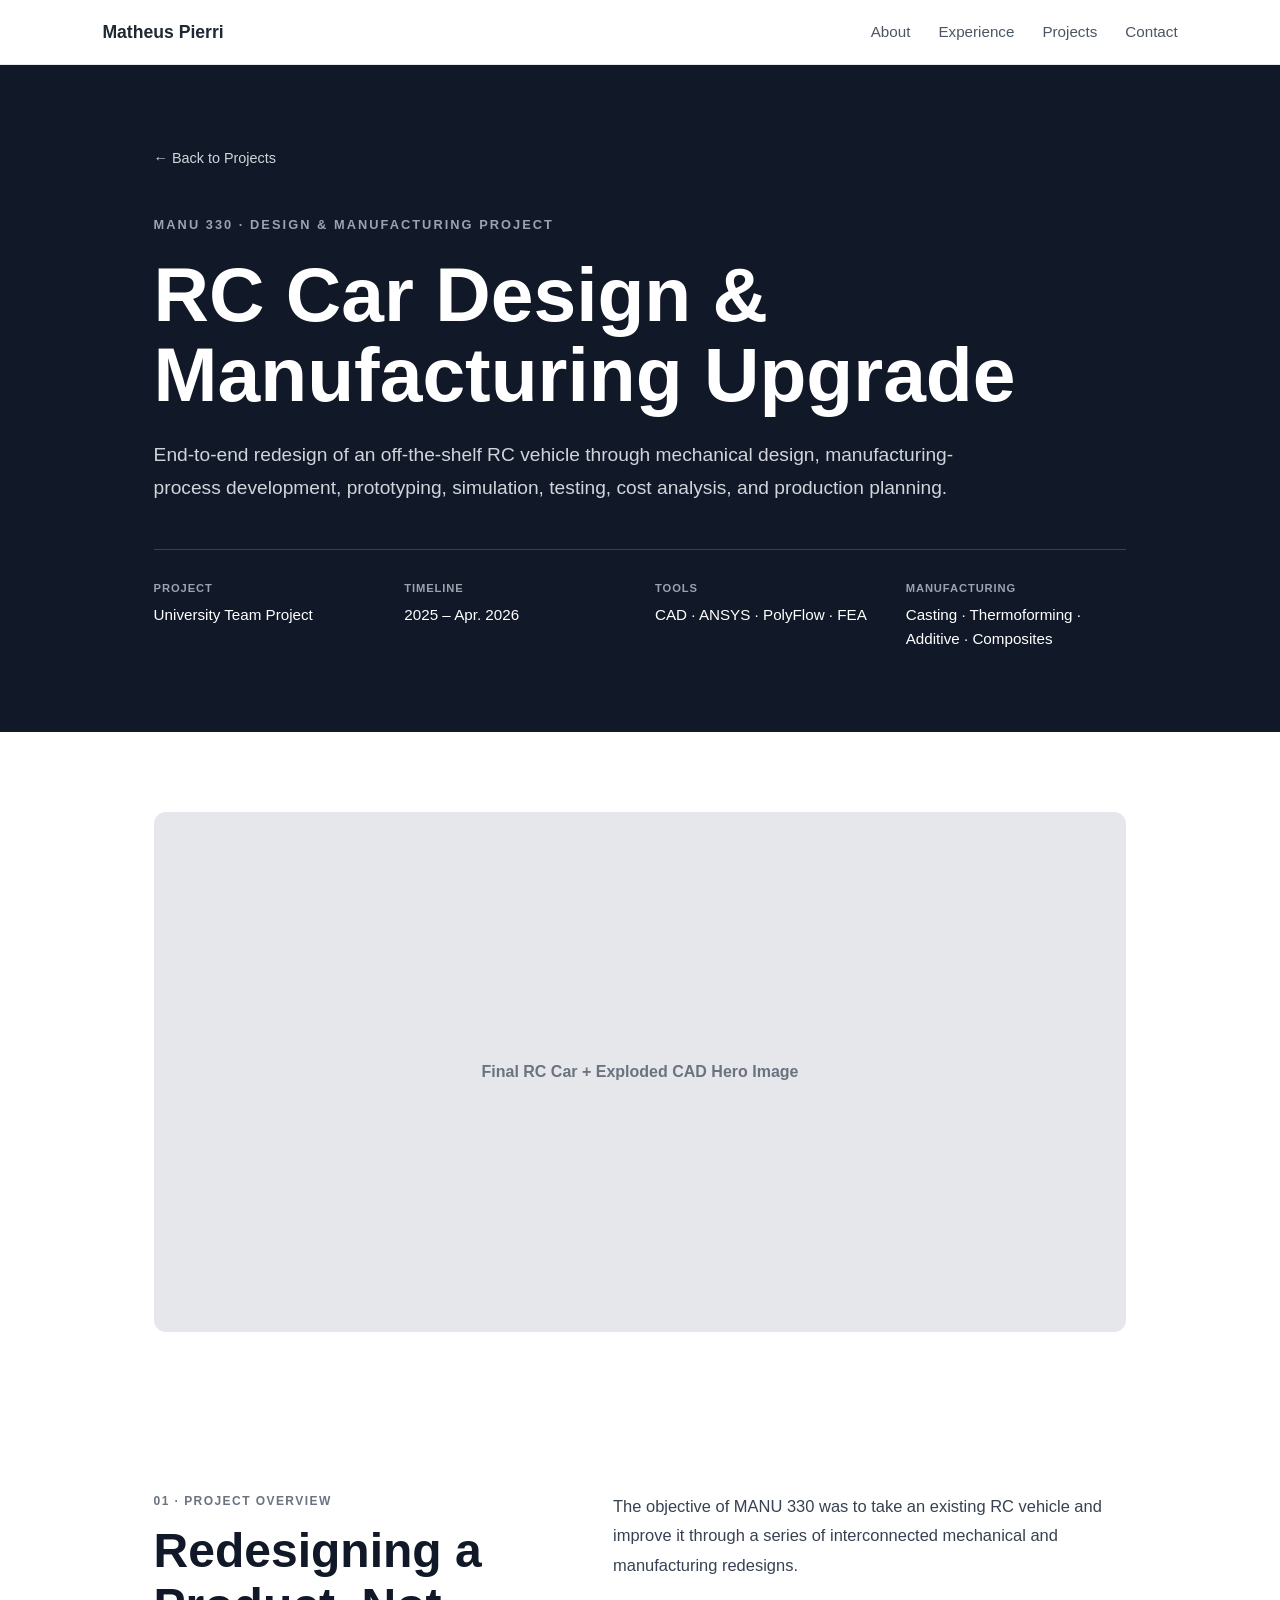
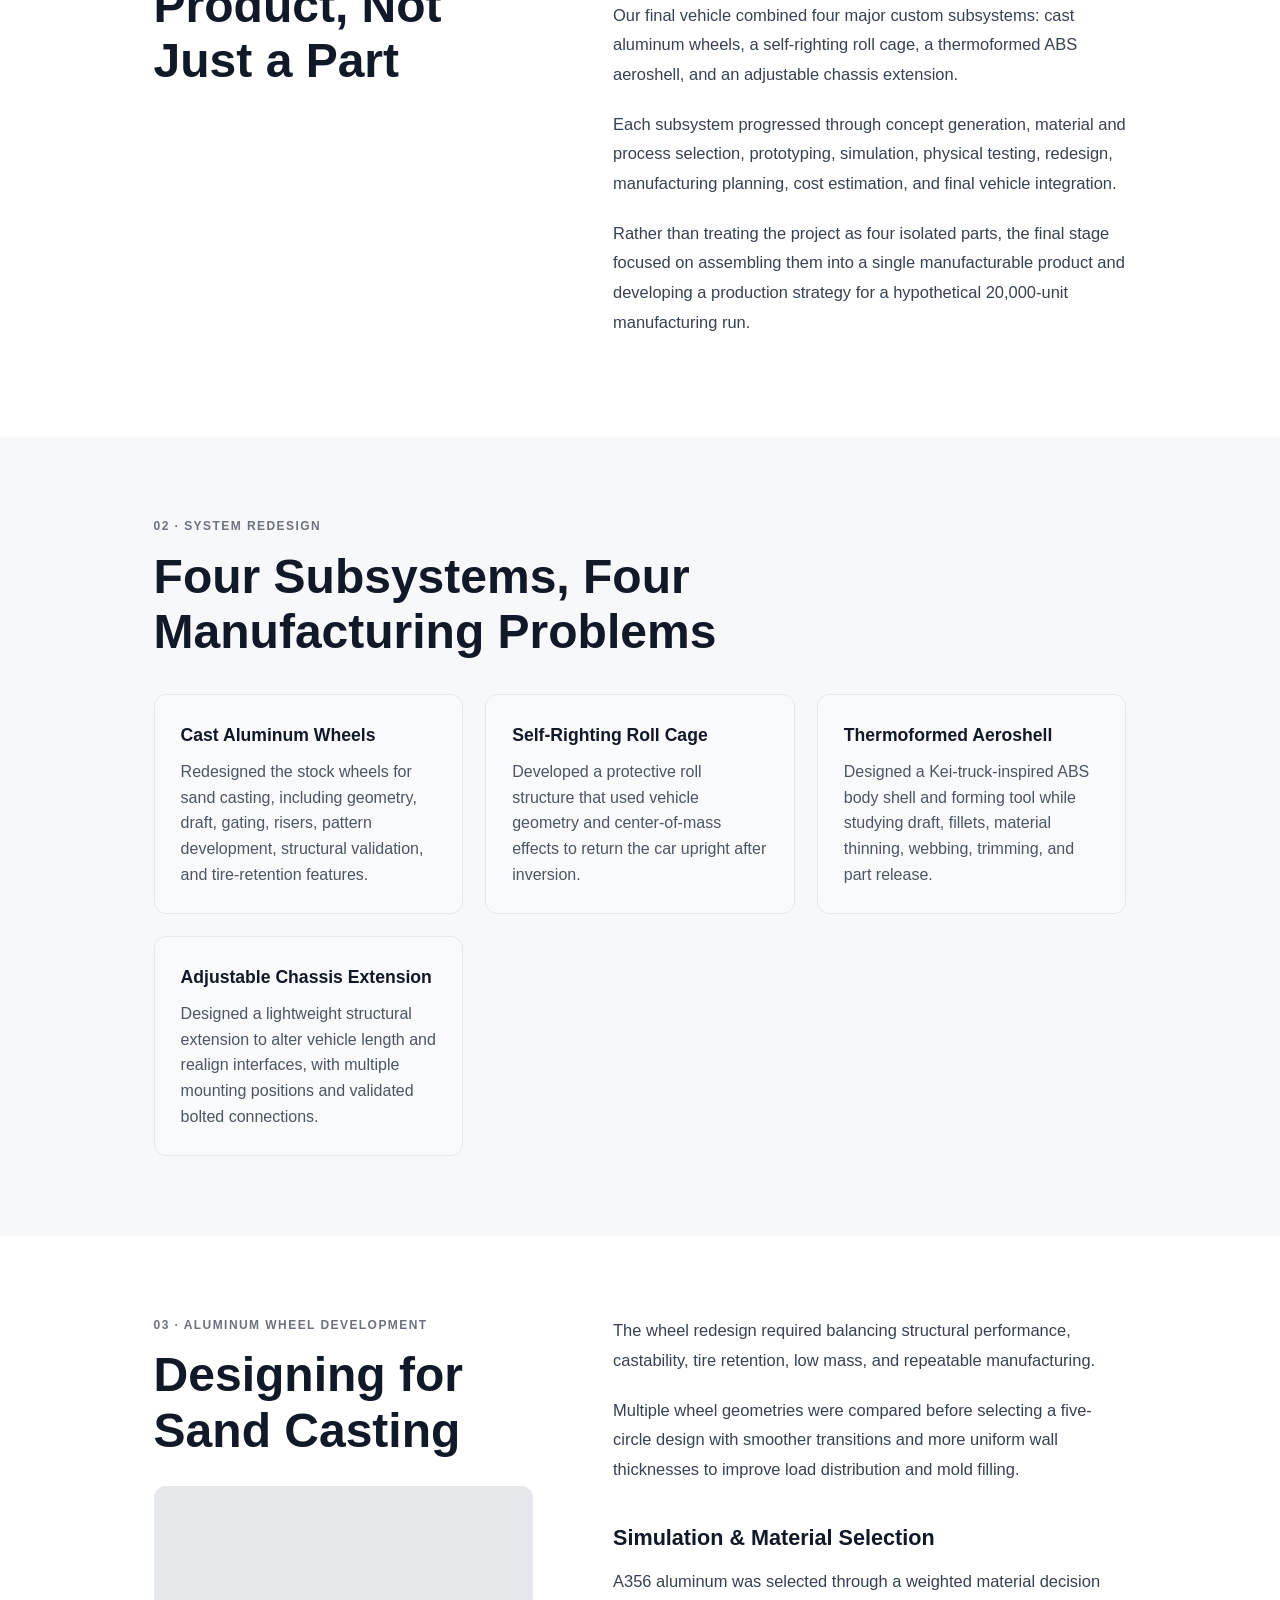
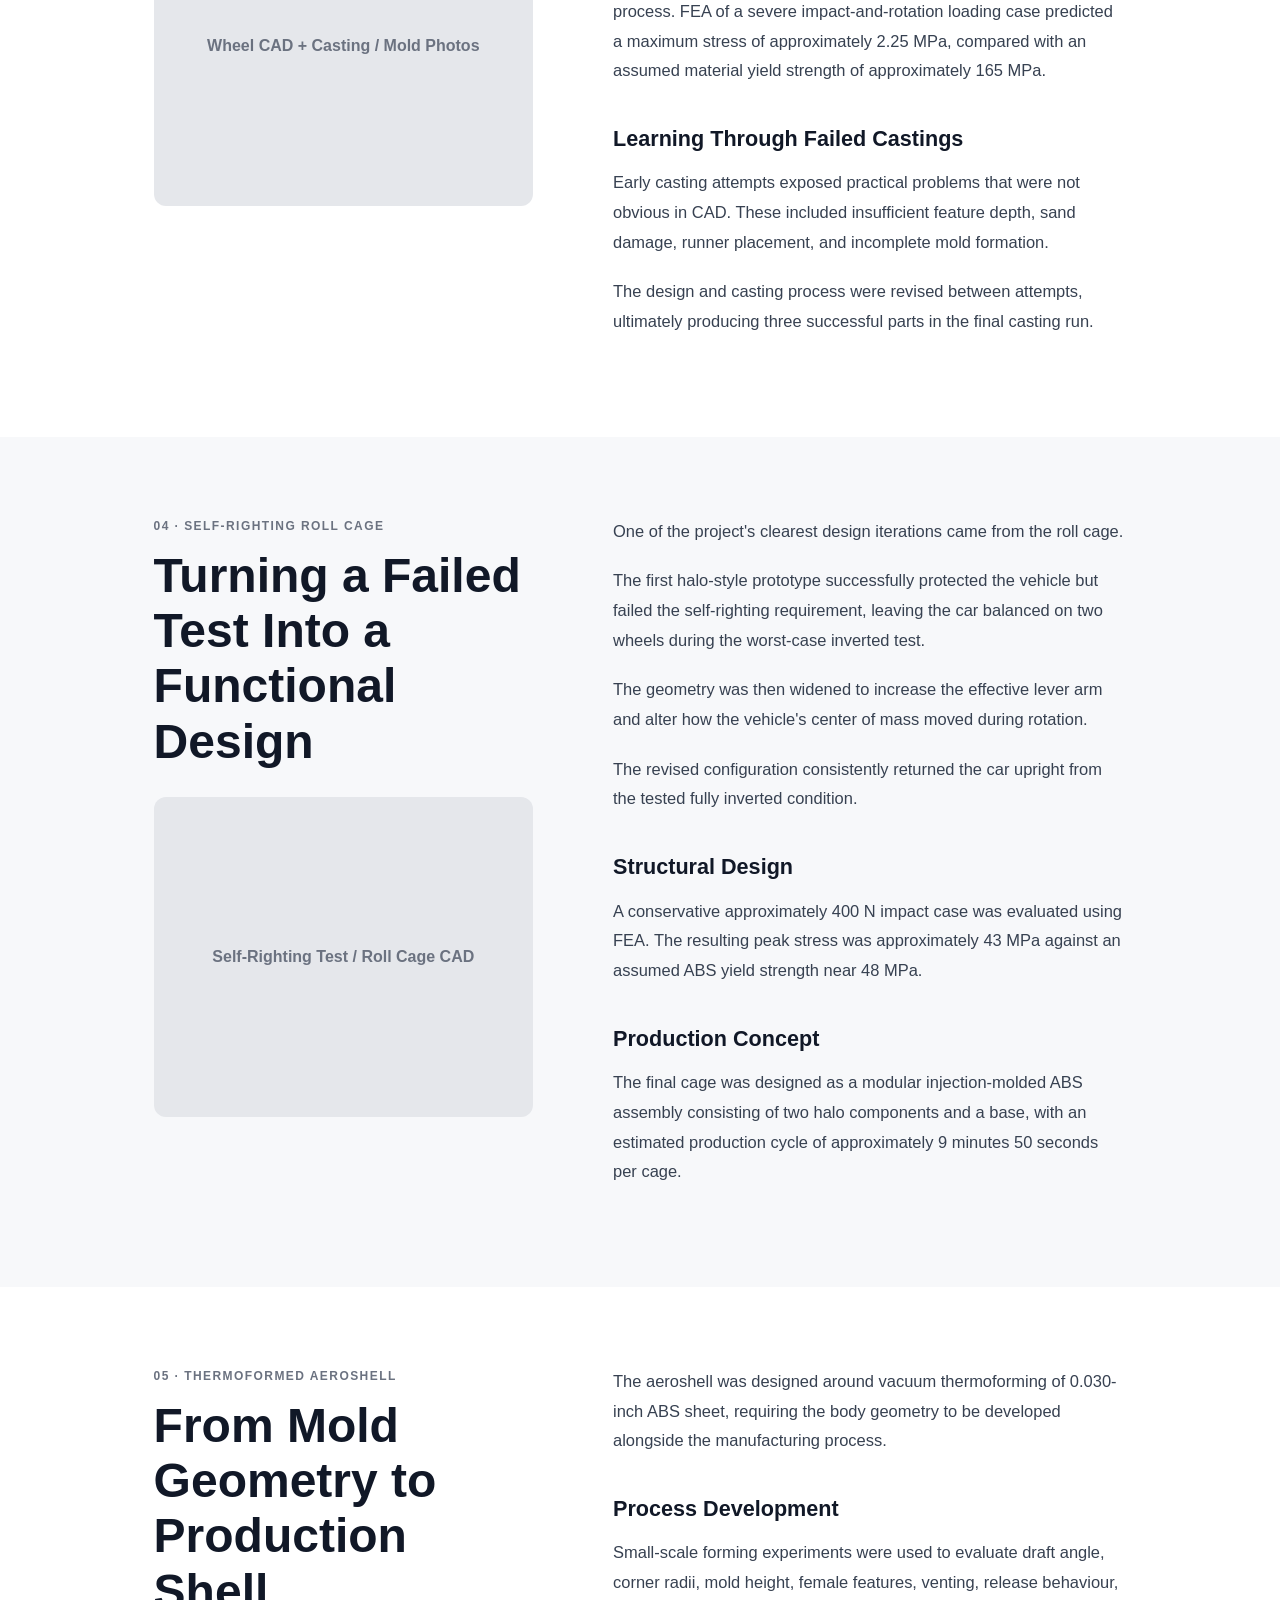
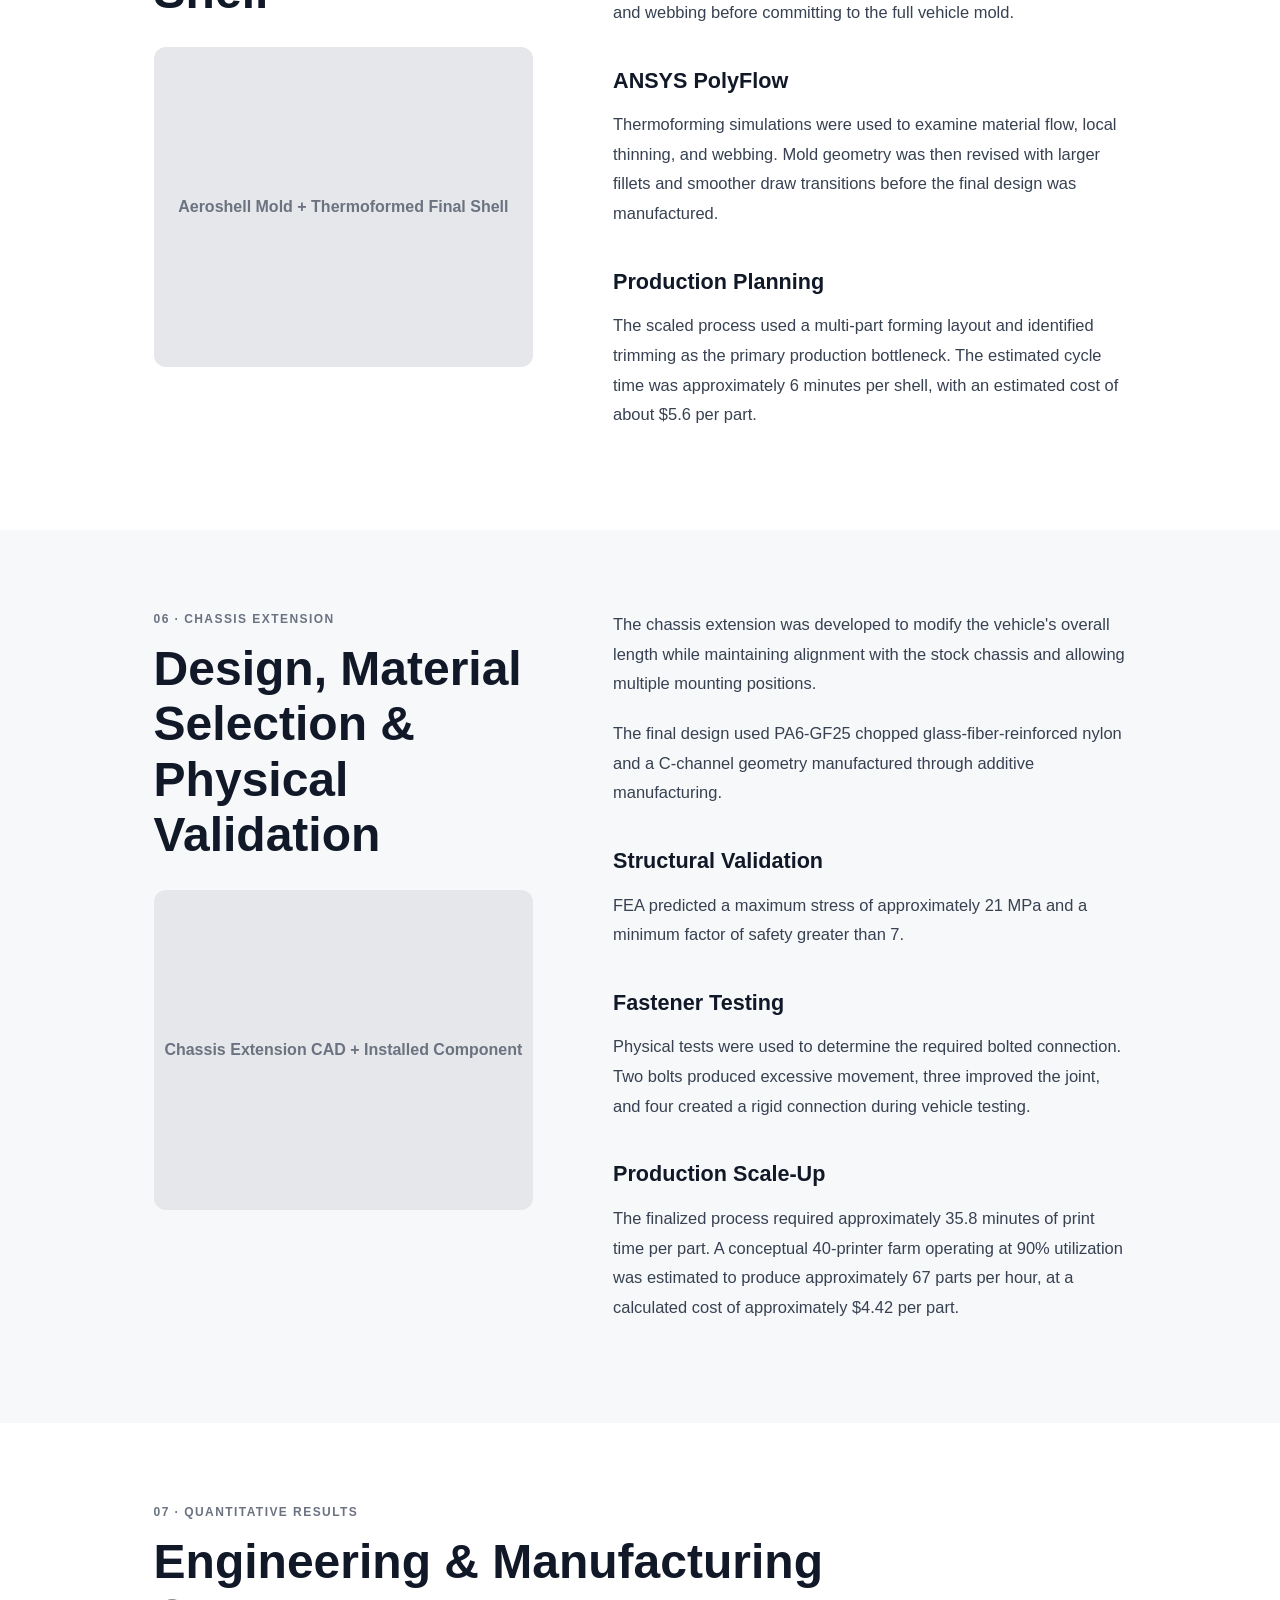
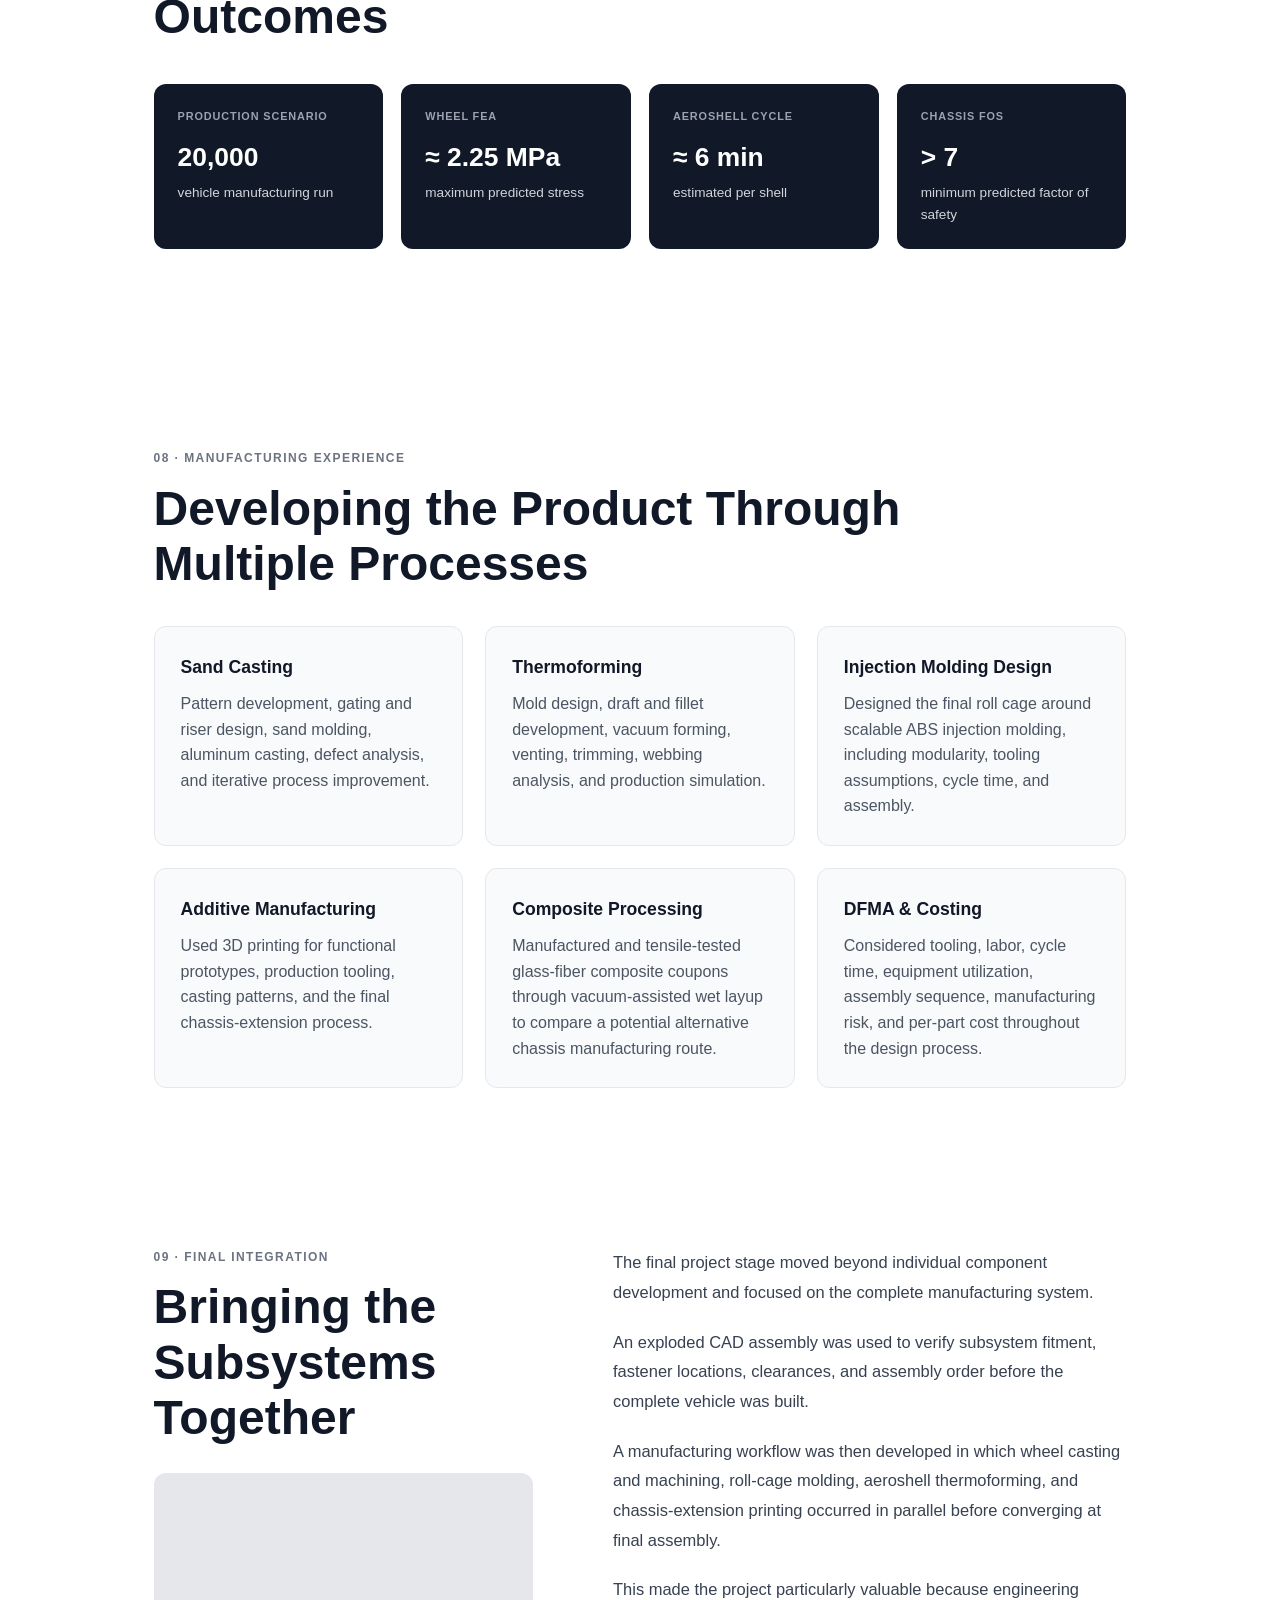
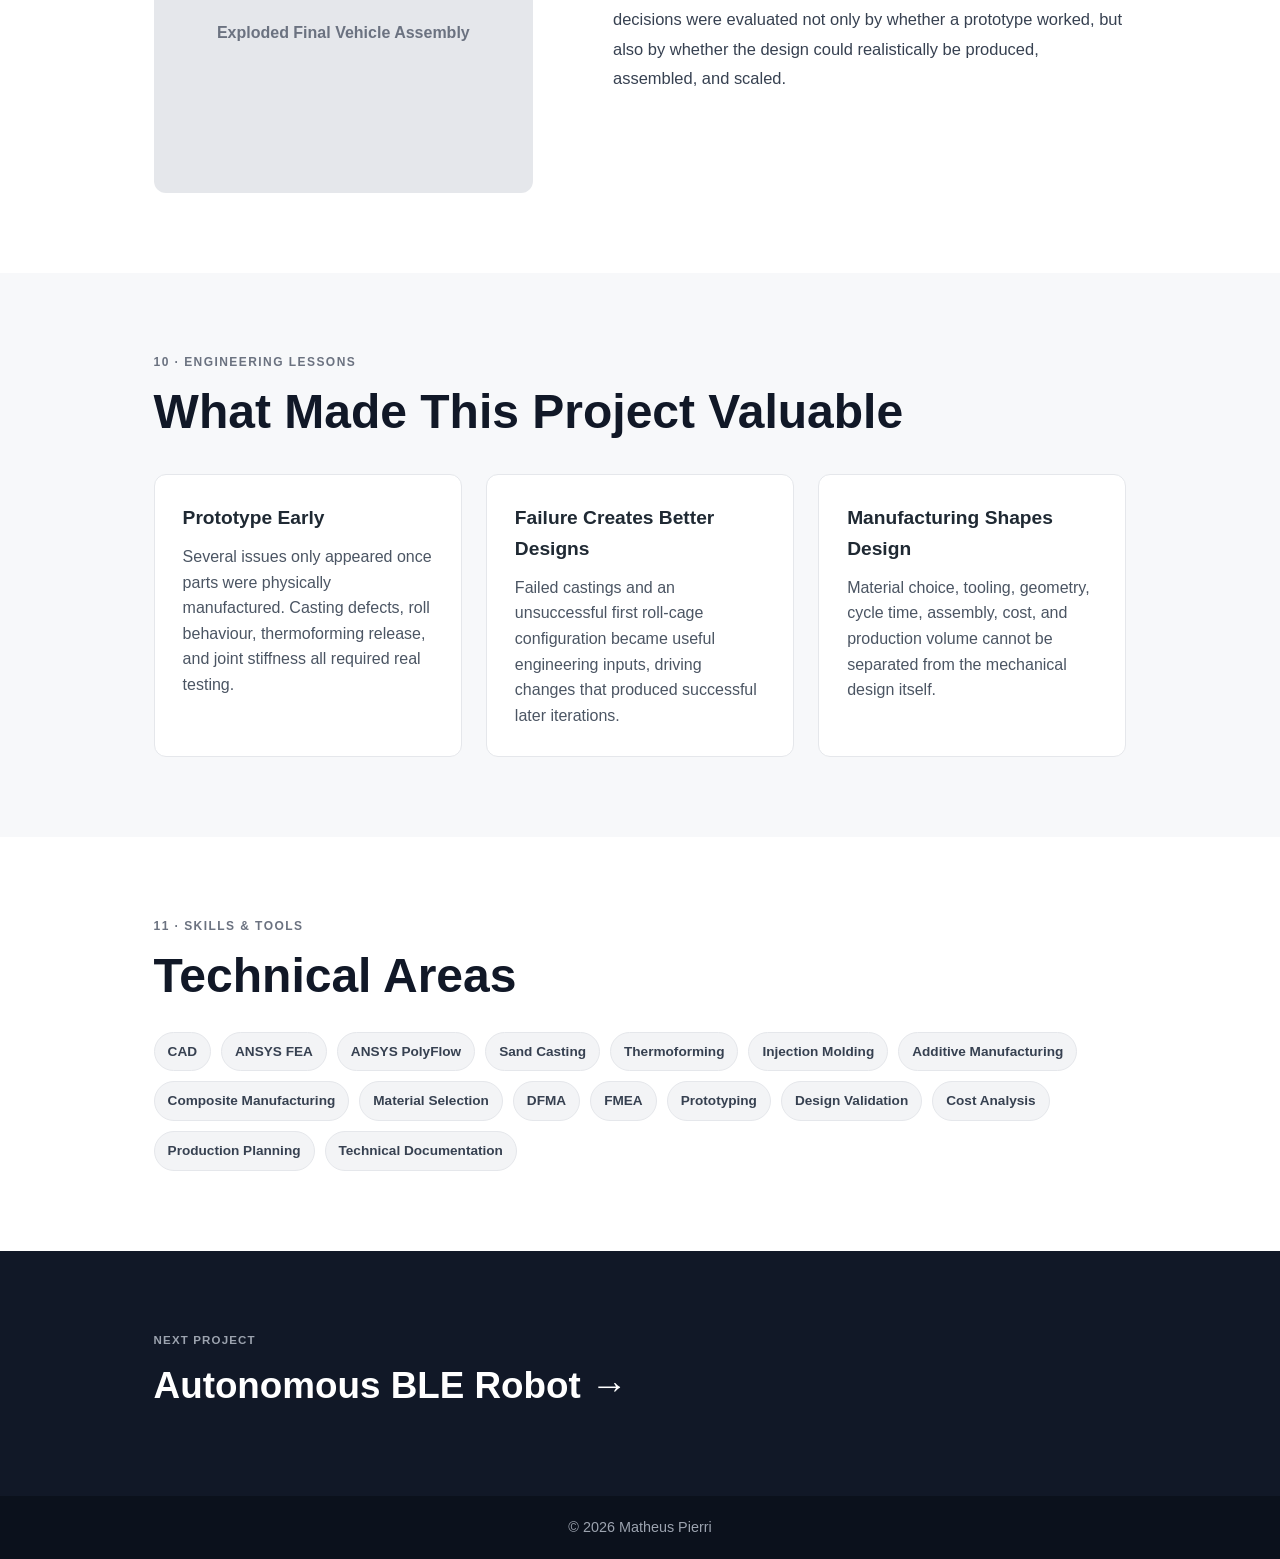
==== projects/manu330.html @ 689f67c2 "Rename manu330 to manu330.html" ====
<!DOCTYPE html>
<html lang="en">

<head>
    <meta charset="UTF-8">
    <meta name="viewport" content="width=device-width, initial-scale=1.0">

    <title>RC Car Design & Manufacturing Upgrade | Matheus Pierri</title>

    <link rel="stylesheet" href="../style.css">
</head>


<body>

    <!-- Navigation -->
    <nav>
        <a href="../index.html">Matheus Pierri</a>

        <div>
            <a href="../index.html#about">About</a>
            <a href="../index.html#experience">Experience</a>
            <a href="../index.html#projects">Projects</a>
            <a href="../index.html#contact">Contact</a>
        </div>
    </nav>


    <main class="project-page">


        <!-- Hero -->
        <section class="project-hero">

            <a class="back-link" href="../index.html#projects">
                ← Back to Projects
            </a>

            <p class="eyebrow">MANU 330 · Design & Manufacturing Project</p>

            <h1>RC Car Design & Manufacturing Upgrade</h1>

            <p class="project-intro">
                End-to-end redesign of an off-the-shelf RC vehicle through
                mechanical design, manufacturing-process development,
                prototyping, simulation, testing, cost analysis, and
                production planning.
            </p>


            <div class="project-meta">

                <div>
                    <span>Project</span>
                    <strong>University Team Project</strong>
                </div>

                <div>
                    <span>Timeline</span>
                    <strong>2025 – Apr. 2026</strong>
                </div>

                <div>
                    <span>Tools</span>
                    <strong>CAD · ANSYS · PolyFlow · FEA</strong>
                </div>

                <div>
                    <span>Manufacturing</span>
                    <strong>Casting · Thermoforming · Additive · Composites</strong>
                </div>

            </div>

        </section>


        <!-- Hero Image -->
        <section class="project-content-section">

            <div class="wide-image-placeholder">
                Final RC Car + Exploded CAD Hero Image
            </div>

        </section>


        <!-- Overview -->
        <section class="project-content-section project-two-column">

            <div>

                <p class="section-label">01 · Project Overview</p>

                <h2>Redesigning a Product, Not Just a Part</h2>

            </div>


            <div class="project-body-text">

                <p>
                    The objective of MANU 330 was to take an existing RC vehicle
                    and improve it through a series of interconnected mechanical
                    and manufacturing redesigns.
                </p>

                <p>
                    Our final vehicle combined four major custom subsystems:
                    cast aluminum wheels, a self-righting roll cage,
                    a thermoformed ABS aeroshell, and an adjustable
                    chassis extension.
                </p>

                <p>
                    Each subsystem progressed through concept generation,
                    material and process selection, prototyping, simulation,
                    physical testing, redesign, manufacturing planning,
                    cost estimation, and final vehicle integration.
                </p>

                <p>
                    Rather than treating the project as four isolated parts,
                    the final stage focused on assembling them into a single
                    manufacturable product and developing a production strategy
                    for a hypothetical 20,000-unit manufacturing run.
                </p>

            </div>

        </section>


        <!-- Four Systems -->
        <section class="project-content-section project-highlight-section">

            <p class="section-label">02 · System Redesign</p>

            <h2>Four Subsystems, Four Manufacturing Problems</h2>


            <div class="project-feature-grid">

                <article>

                    <h3>Cast Aluminum Wheels</h3>

                    <p>
                        Redesigned the stock wheels for sand casting,
                        including geometry, draft, gating, risers,
                        pattern development, structural validation,
                        and tire-retention features.
                    </p>

                </article>


                <article>

                    <h3>Self-Righting Roll Cage</h3>

                    <p>
                        Developed a protective roll structure that used
                        vehicle geometry and center-of-mass effects to
                        return the car upright after inversion.
                    </p>

                </article>


                <article>

                    <h3>Thermoformed Aeroshell</h3>

                    <p>
                        Designed a Kei-truck-inspired ABS body shell
                        and forming tool while studying draft,
                        fillets, material thinning, webbing,
                        trimming, and part release.
                    </p>

                </article>


                <article>

                    <h3>Adjustable Chassis Extension</h3>

                    <p>
                        Designed a lightweight structural extension
                        to alter vehicle length and realign interfaces,
                        with multiple mounting positions and validated
                        bolted connections.
                    </p>

                </article>

            </div>

        </section>


        <!-- Wheels -->
        <section class="project-content-section project-two-column">

            <div>

                <p class="section-label">03 · Aluminum Wheel Development</p>

                <h2>Designing for Sand Casting</h2>

                <div class="image-placeholder">
                    Wheel CAD + Casting / Mold Photos
                </div>

            </div>


            <div class="project-body-text">

                <p>
                    The wheel redesign required balancing structural performance,
                    castability, tire retention, low mass, and repeatable
                    manufacturing.
                </p>

                <p>
                    Multiple wheel geometries were compared before selecting
                    a five-circle design with smoother transitions and more
                    uniform wall thicknesses to improve load distribution
                    and mold filling.
                </p>


                <h3>Simulation & Material Selection</h3>

                <p>
                    A356 aluminum was selected through a weighted material
                    decision process. FEA of a severe impact-and-rotation
                    loading case predicted a maximum stress of approximately
                    2.25 MPa, compared with an assumed material yield strength
                    of approximately 165 MPa.
                </p>


                <h3>Learning Through Failed Castings</h3>

                <p>
                    Early casting attempts exposed practical problems that
                    were not obvious in CAD. These included insufficient
                    feature depth, sand damage, runner placement, and
                    incomplete mold formation.
                </p>

                <p>
                    The design and casting process were revised between
                    attempts, ultimately producing three successful parts
                    in the final casting run.
                </p>

            </div>

        </section>


        <!-- Roll Cage -->
        <section class="project-content-section project-highlight-section">

            <div class="project-two-column">

                <div>

                    <p class="section-label">04 · Self-Righting Roll Cage</p>

                    <h2>Turning a Failed Test Into a Functional Design</h2>

                    <div class="image-placeholder">
                        Self-Righting Test / Roll Cage CAD
                    </div>

                </div>


                <div class="project-body-text">

                    <p>
                        One of the project's clearest design iterations came
                        from the roll cage.
                    </p>

                    <p>
                        The first halo-style prototype successfully protected
                        the vehicle but failed the self-righting requirement,
                        leaving the car balanced on two wheels during the
                        worst-case inverted test.
                    </p>

                    <p>
                        The geometry was then widened to increase the effective
                        lever arm and alter how the vehicle's center of mass
                        moved during rotation.
                    </p>

                    <p>
                        The revised configuration consistently returned the
                        car upright from the tested fully inverted condition.
                    </p>


                    <h3>Structural Design</h3>

                    <p>
                        A conservative approximately 400 N impact case was
                        evaluated using FEA. The resulting peak stress was
                        approximately 43 MPa against an assumed ABS yield
                        strength near 48 MPa.
                    </p>


                    <h3>Production Concept</h3>

                    <p>
                        The final cage was designed as a modular injection-molded
                        ABS assembly consisting of two halo components and a base,
                        with an estimated production cycle of approximately
                        9 minutes 50 seconds per cage.
                    </p>

                </div>

            </div>

        </section>


        <!-- Aeroshell -->
        <section class="project-content-section project-two-column">

            <div>

                <p class="section-label">05 · Thermoformed Aeroshell</p>

                <h2>From Mold Geometry to Production Shell</h2>

                <div class="image-placeholder">
                    Aeroshell Mold + Thermoformed Final Shell
                </div>

            </div>


            <div class="project-body-text">

                <p>
                    The aeroshell was designed around vacuum thermoforming
                    of 0.030-inch ABS sheet, requiring the body geometry
                    to be developed alongside the manufacturing process.
                </p>


                <h3>Process Development</h3>

                <p>
                    Small-scale forming experiments were used to evaluate
                    draft angle, corner radii, mold height, female features,
                    venting, release behaviour, and webbing before committing
                    to the full vehicle mold.
                </p>


                <h3>ANSYS PolyFlow</h3>

                <p>
                    Thermoforming simulations were used to examine material
                    flow, local thinning, and webbing. Mold geometry was then
                    revised with larger fillets and smoother draw transitions
                    before the final design was manufactured.
                </p>


                <h3>Production Planning</h3>

                <p>
                    The scaled process used a multi-part forming layout and
                    identified trimming as the primary production bottleneck.
                    The estimated cycle time was approximately 6 minutes
                    per shell, with an estimated cost of about $5.6 per part.
                </p>

            </div>

        </section>


        <!-- Chassis -->
        <section class="project-content-section project-highlight-section">

            <div class="project-two-column">

                <div>

                    <p class="section-label">06 · Chassis Extension</p>

                    <h2>Design, Material Selection & Physical Validation</h2>

                    <div class="image-placeholder">
                        Chassis Extension CAD + Installed Component
                    </div>

                </div>


                <div class="project-body-text">

                    <p>
                        The chassis extension was developed to modify the vehicle's
                        overall length while maintaining alignment with the stock
                        chassis and allowing multiple mounting positions.
                    </p>

                    <p>
                        The final design used PA6-GF25 chopped glass-fiber-reinforced
                        nylon and a C-channel geometry manufactured through
                        additive manufacturing.
                    </p>


                    <h3>Structural Validation</h3>

                    <p>
                        FEA predicted a maximum stress of approximately 21 MPa
                        and a minimum factor of safety greater than 7.
                    </p>


                    <h3>Fastener Testing</h3>

                    <p>
                        Physical tests were used to determine the required
                        bolted connection. Two bolts produced excessive
                        movement, three improved the joint, and four created
                        a rigid connection during vehicle testing.
                    </p>


                    <h3>Production Scale-Up</h3>

                    <p>
                        The finalized process required approximately
                        35.8 minutes of print time per part. A conceptual
                        40-printer farm operating at 90% utilization was
                        estimated to produce approximately 67 parts per hour,
                        at a calculated cost of approximately $4.42 per part.
                    </p>

                </div>

            </div>

        </section>


        <!-- Metrics -->
        <section class="project-content-section">

            <p class="section-label">07 · Quantitative Results</p>

            <h2>Engineering & Manufacturing Outcomes</h2>


            <div class="analysis-metric-grid">

                <article>
                    <span>Production Scenario</span>
                    <strong>20,000</strong>
                    <p>vehicle manufacturing run</p>
                </article>

                <article>
                    <span>Wheel FEA</span>
                    <strong>≈ 2.25 MPa</strong>
                    <p>maximum predicted stress</p>
                </article>

                <article>
                    <span>Aeroshell Cycle</span>
                    <strong>≈ 6 min</strong>
                    <p>estimated per shell</p>
                </article>

                <article>
                    <span>Chassis FoS</span>
                    <strong>&gt; 7</strong>
                    <p>minimum predicted factor of safety</p>
                </article>

            </div>

        </section>


        <!-- Manufacturing Breadth -->
        <section class="project-content-section">

            <p class="section-label">08 · Manufacturing Experience</p>

            <h2>Developing the Product Through Multiple Processes</h2>


            <div class="project-feature-grid">

                <article>
                    <h3>Sand Casting</h3>
                    <p>
                        Pattern development, gating and riser design,
                        sand molding, aluminum casting, defect analysis,
                        and iterative process improvement.
                    </p>
                </article>


                <article>
                    <h3>Thermoforming</h3>
                    <p>
                        Mold design, draft and fillet development,
                        vacuum forming, venting, trimming,
                        webbing analysis, and production simulation.
                    </p>
                </article>


                <article>
                    <h3>Injection Molding Design</h3>
                    <p>
                        Designed the final roll cage around scalable
                        ABS injection molding, including modularity,
                        tooling assumptions, cycle time, and assembly.
                    </p>
                </article>


                <article>
                    <h3>Additive Manufacturing</h3>
                    <p>
                        Used 3D printing for functional prototypes,
                        production tooling, casting patterns,
                        and the final chassis-extension process.
                    </p>
                </article>


                <article>
                    <h3>Composite Processing</h3>
                    <p>
                        Manufactured and tensile-tested glass-fiber
                        composite coupons through vacuum-assisted
                        wet layup to compare a potential alternative
                        chassis manufacturing route.
                    </p>
                </article>


                <article>
                    <h3>DFMA & Costing</h3>
                    <p>
                        Considered tooling, labor, cycle time,
                        equipment utilization, assembly sequence,
                        manufacturing risk, and per-part cost
                        throughout the design process.
                    </p>
                </article>

            </div>

        </section>


        <!-- Integration -->
        <section class="project-content-section project-two-column">

            <div>

                <p class="section-label">09 · Final Integration</p>

                <h2>Bringing the Subsystems Together</h2>

                <div class="image-placeholder">
                    Exploded Final Vehicle Assembly
                </div>

            </div>


            <div class="project-body-text">

                <p>
                    The final project stage moved beyond individual component
                    development and focused on the complete manufacturing
                    system.
                </p>

                <p>
                    An exploded CAD assembly was used to verify subsystem
                    fitment, fastener locations, clearances, and assembly order
                    before the complete vehicle was built.
                </p>

                <p>
                    A manufacturing workflow was then developed in which wheel
                    casting and machining, roll-cage molding, aeroshell
                    thermoforming, and chassis-extension printing occurred
                    in parallel before converging at final assembly.
                </p>

                <p>
                    This made the project particularly valuable because
                    engineering decisions were evaluated not only by whether
                    a prototype worked, but also by whether the design could
                    realistically be produced, assembled, and scaled.
                </p>

            </div>

        </section>


        <!-- Lessons -->
        <section class="project-content-section project-highlight-section">

            <p class="section-label">10 · Engineering Lessons</p>

            <h2>What Made This Project Valuable</h2>


            <div class="project-three-column">

                <article>

                    <h3>Prototype Early</h3>

                    <p>
                        Several issues only appeared once parts were physically
                        manufactured. Casting defects, roll behaviour,
                        thermoforming release, and joint stiffness all required
                        real testing.
                    </p>

                </article>


                <article>

                    <h3>Failure Creates Better Designs</h3>

                    <p>
                        Failed castings and an unsuccessful first roll-cage
                        configuration became useful engineering inputs,
                        driving changes that produced successful later
                        iterations.
                    </p>

                </article>


                <article>

                    <h3>Manufacturing Shapes Design</h3>

                    <p>
                        Material choice, tooling, geometry, cycle time,
                        assembly, cost, and production volume cannot be
                        separated from the mechanical design itself.
                    </p>

                </article>

            </div>

        </section>


        <!-- Skills -->
        <section class="project-content-section">

            <p class="section-label">11 · Skills & Tools</p>

            <h2>Technical Areas</h2>


            <div class="skill-tags">

                <span>CAD</span>
                <span>ANSYS FEA</span>
                <span>ANSYS PolyFlow</span>
                <span>Sand Casting</span>
                <span>Thermoforming</span>
                <span>Injection Molding</span>
                <span>Additive Manufacturing</span>
                <span>Composite Manufacturing</span>
                <span>Material Selection</span>
                <span>DFMA</span>
                <span>FMEA</span>
                <span>Prototyping</span>
                <span>Design Validation</span>
                <span>Cost Analysis</span>
                <span>Production Planning</span>
                <span>Technical Documentation</span>

            </div>

        </section>


        <!-- Next -->
        <section class="project-next">

            <p>Next Project</p>

            <a href="robot.html">
                Autonomous BLE Robot →
            </a>

        </section>


    </main>


    <footer>
        <p>© 2026 Matheus Pierri</p>
    </footer>

</body>

</html>
---- style.css ----
* {
    margin: 0;
    padding: 0;
    box-sizing: border-box;
}

html {
    scroll-behavior: smooth;
}

body {
    font-family: Arial, Helvetica, sans-serif;
    line-height: 1.6;
    color: #1f2933;
    background: #f7f8fa;
}

a {
    color: inherit;
    text-decoration: none;
}

nav {
    position: sticky;
    top: 0;
    z-index: 1000;

    display: flex;
    justify-content: space-between;
    align-items: center;

    padding: 18px 8%;

    background: rgba(255, 255, 255, 0.95);
    border-bottom: 1px solid #e5e7eb;
}

nav > a {
    font-weight: 700;
    font-size: 1.1rem;
}

nav div {
    display: flex;
    gap: 28px;
}

nav div a {
    font-size: 0.95rem;
    color: #4b5563;
}

nav div a:hover {
    color: #111827;
}

header {
    min-height: 78vh;

    display: flex;
    flex-direction: column;
    justify-content: center;
    align-items: flex-start;

    padding: 80px 12%;

    background: #111827;
    color: white;
}

header h1 {
    font-size: clamp(3rem, 7vw, 5.5rem);
    line-height: 1;
    margin-bottom: 18px;
}

header h2 {
    font-size: clamp(1.3rem, 2.5vw, 2rem);
    font-weight: 400;
    margin-bottom: 18px;
    color: #d1d5db;
}

header p {
    max-width: 650px;
    font-size: 1.1rem;
    margin-bottom: 30px;
    color: #d1d5db;
}

header a {
    display: inline-block;

    padding: 12px 20px;

    background: white;
    color: #111827;

    border-radius: 8px;
    font-weight: 600;
}

header a:hover {
    transform: translateY(-2px);
}

section {
    padding: 90px 12%;
}

section > h2 {
    font-size: 2.2rem;
    margin-bottom: 30px;
    color: #111827;
}

#about {
    background: white;
}

#about p {
    max-width: 800px;
    margin-bottom: 16px;
    font-size: 1.05rem;
}

#experience {
    background: #f7f8fa;
}

#experience article {
    background: white;

    padding: 28px;
    margin-bottom: 22px;

    border-radius: 12px;
    border: 1px solid #e5e7eb;
}

#experience article h3 {
    font-size: 1.35rem;
    margin-bottom: 4px;
}

#experience article p:first-of-type {
    font-weight: 600;
    color: #4b5563;
    margin-bottom: 10px;
}

#projects {
    background: white;

    display: grid;
    grid-template-columns: repeat(2, minmax(0, 1fr));
    gap: 24px;
}

#projects > h2 {
    grid-column: 1 / -1;
}

#projects article {
    background: #f7f8fa;

    padding: 30px;

    border-radius: 14px;
    border: 1px solid #e5e7eb;

    transition: transform 0.2s ease, box-shadow 0.2s ease;
}

#projects article:hover {
    transform: translateY(-4px);
    box-shadow: 0 10px 25px rgba(0, 0, 0, 0.08);
}

#projects article h3 {
    font-size: 1.35rem;
    margin-bottom: 12px;
}

#projects article p {
    margin-bottom: 18px;
    color: #4b5563;
}

#projects article a {
    font-weight: 700;
}

#contact {
    background: #111827;
    color: white;
}

#contact h2 {
    color: white;
}

#contact p {
    margin-bottom: 8px;
}

footer {
    padding: 20px 12%;

    background: #0b111c;
    color: #9ca3af;

    text-align: center;
    font-size: 0.9rem;
}

@media (max-width: 800px) {

    nav {
        padding: 16px 6%;
    }

    nav div {
        gap: 14px;
    }

    header {
        padding: 70px 8%;
    }

    section {
        padding: 70px 8%;
    }

    #projects {
        grid-template-columns: 1fr;
    }

    #projects > h2 {
        grid-column: auto;
    }
}

@media (max-width: 600px) {

    nav div {
        display: none;
    }

    header {
        min-height: 70vh;
    }

    header h1 {
        font-size: 3rem;
    }
}

.eyebrow {
    text-transform: uppercase;
    letter-spacing: 0.16em;
    font-size: 0.8rem;
    font-weight: 700;
    color: #9ca3af;
    margin-bottom: 18px;
}

.hero-text {
    max-width: 720px;
}

.hero-buttons {
    display: flex;
    gap: 14px;
    flex-wrap: wrap;
}

.primary-button,
.secondary-button {
    display: inline-block;
    padding: 12px 20px;
    border-radius: 8px;
    font-weight: 600;
}

.primary-button {
    background: white;
    color: #111827;
}

.secondary-button {
    background: transparent;
    color: white;
    border: 1px solid #6b7280;
}

.secondary-button:hover {
    background: #1f2937;
}

.card-topline {
    display: flex;
    justify-content: space-between;
    gap: 20px;

    margin-bottom: 12px;

    text-transform: uppercase;
    letter-spacing: 0.08em;
    font-size: 0.75rem;
    font-weight: 700;

    color: #6b7280;
}

.project-image-placeholder {
    height: 220px;

    display: flex;
    align-items: center;
    justify-content: center;

    margin: -30px -30px 24px;

    background: #e5e7eb;
    color: #6b7280;

    border-radius: 14px 14px 0 0;

    font-size: 0.9rem;
    font-weight: 600;
}

.project-tag {
    display: inline-block;

    margin-bottom: 10px;

    font-size: 0.75rem;
    font-weight: 700;
    text-transform: uppercase;
    letter-spacing: 0.08em;

    color: #6b7280;
}

@media (max-width: 600px) {

    .hero-buttons {
        flex-direction: column;
        align-items: flex-start;
    }

    .project-image-placeholder {
        height: 180px;
    }
}

/* =========================================================
   PROJECT PAGES
   ========================================================= */

.project-page {
    background: white;
}

.project-page section {
    padding-top: 80px;
    padding-bottom: 80px;
}

.project-hero {
    padding-top: 90px;
    padding-bottom: 70px;
    background: #111827;
    color: white;
}

.project-hero h1 {
    max-width: 900px;
    margin-bottom: 24px;

    font-size: clamp(2.8rem, 6vw, 5rem);
    line-height: 1.05;
}

.project-intro {
    max-width: 820px;

    margin-bottom: 45px;

    font-size: 1.2rem;
    line-height: 1.7;

    color: #d1d5db;
}

.back-link {
    display: inline-block;

    margin-bottom: 45px;

    color: #d1d5db;
    font-size: 0.9rem;
}

.back-link:hover {
    color: white;
}

.project-meta {
    display: grid;
    grid-template-columns: repeat(4, 1fr);

    gap: 30px;

    max-width: 1100px;

    padding-top: 30px;

    border-top: 1px solid #374151;
}

.project-meta div {
    display: flex;
    flex-direction: column;
    gap: 5px;
}

.project-meta span {
    text-transform: uppercase;
    letter-spacing: 0.08em;

    font-size: 0.7rem;
    font-weight: 700;

    color: #9ca3af;
}

.project-meta strong {
    font-size: 0.95rem;
    font-weight: 500;

    color: white;
}

.project-content-section {
    max-width: 1500px;
    margin: auto;
}

.project-content-section h2 {
    max-width: 760px;

    margin-bottom: 28px;

    font-size: clamp(2rem, 4vw, 3rem);
    line-height: 1.15;

    color: #111827;
}

.section-label {
    margin-bottom: 12px;

    text-transform: uppercase;
    letter-spacing: 0.12em;

    font-size: 0.75rem;
    font-weight: 700;

    color: #6b7280;
}

.section-summary {
    max-width: 760px;

    margin-bottom: 40px;

    font-size: 1.05rem;
    color: #4b5563;
}

.project-two-column {
    display: grid;
    grid-template-columns: minmax(0, 0.85fr) minmax(0, 1.15fr);

    gap: 80px;
}

.project-body-text {
    max-width: 760px;
}

.project-body-text p {
    margin-bottom: 20px;

    font-size: 1.03rem;
    line-height: 1.8;

    color: #374151;
}

.project-body-text h3 {
    margin-top: 36px;
    margin-bottom: 12px;

    font-size: 1.35rem;

    color: #111827;
}

.project-text-wide {
    max-width: 900px;

    margin-top: 50px;
}

.project-highlight-section {
    max-width: none;

    background: #f7f8fa;
}

.project-three-column {
    display: grid;
    grid-template-columns: repeat(3, 1fr);

    gap: 24px;

    margin-top: 35px;
}

.project-three-column article {
    padding: 28px;

    background: white;

    border: 1px solid #e5e7eb;
    border-radius: 12px;
}

.project-three-column h3 {
    margin-bottom: 10px;

    font-size: 1.2rem;
}

.project-three-column p {
    color: #4b5563;
}

.project-feature-grid {
    display: grid;
    grid-template-columns: repeat(3, 1fr);

    gap: 22px;

    margin-top: 35px;
}

.project-feature-grid article {
    padding: 26px;

    border: 1px solid #e5e7eb;
    border-radius: 12px;

    background: #f9fafb;
}

.project-feature-grid h3 {
    margin-bottom: 10px;

    font-size: 1.1rem;

    color: #111827;
}

.project-feature-grid p {
    color: #4b5563;
}

.analysis-metric-grid {
    display: grid;
    grid-template-columns: repeat(4, 1fr);

    gap: 18px;

    margin: 40px 0;
}

.analysis-metric-grid article {
    padding: 24px;

    background: #111827;
    color: white;

    border-radius: 12px;
}

.analysis-metric-grid span {
    display: block;

    margin-bottom: 10px;

    text-transform: uppercase;
    letter-spacing: 0.08em;

    font-size: 0.68rem;
    font-weight: 700;

    color: #9ca3af;
}

.analysis-metric-grid strong {
    display: block;

    margin-bottom: 4px;

    font-size: 1.65rem;
}

.analysis-metric-grid p {
    font-size: 0.85rem;
    color: #d1d5db;
}

.project-image-grid {
    display: grid;
    grid-template-columns: repeat(2, 1fr);

    gap: 24px;

    margin-top: 30px;
}

.image-placeholder,
.wide-image-placeholder {
    display: flex;
    align-items: center;
    justify-content: center;

    background: #e5e7eb;
    color: #6b7280;

    border-radius: 12px;

    font-weight: 600;
    text-align: center;
}

.image-placeholder {
    min-height: 320px;

    margin-top: 25px;
}

.wide-image-placeholder {
    min-height: 520px;
}

.skill-tags {
    display: flex;
    flex-wrap: wrap;

    gap: 10px;

    max-width: 950px;
}

.skill-tags span {
    padding: 8px 13px;

    background: #f3f4f6;

    border: 1px solid #e5e7eb;
    border-radius: 999px;

    font-size: 0.85rem;
    font-weight: 600;

    color: #374151;
}

.project-next {
    max-width: none;

    background: #111827;
    color: white;
}

.project-next p {
    margin-bottom: 8px;

    text-transform: uppercase;
    letter-spacing: 0.1em;

    font-size: 0.72rem;
    font-weight: 700;

    color: #9ca3af;
}

.project-next a {
    font-size: clamp(1.5rem, 3vw, 2.3rem);
    font-weight: 700;
}

.project-next a:hover {
    color: #d1d5db;
}


/* Project page mobile layout */

@media (max-width: 1000px) {

    .project-meta {
        grid-template-columns: repeat(2, 1fr);
    }

    .project-two-column {
        grid-template-columns: 1fr;
        gap: 35px;
    }

    .project-three-column,
    .project-feature-grid {
        grid-template-columns: repeat(2, 1fr);
    }

    .analysis-metric-grid {
        grid-template-columns: repeat(2, 1fr);
    }
}


@media (max-width: 650px) {

    .project-meta {
        grid-template-columns: 1fr;
    }

    .project-three-column,
    .project-feature-grid,
    .analysis-metric-grid,
    .project-image-grid {
        grid-template-columns: 1fr;
    }

    .wide-image-placeholder {
        min-height: 300px;
    }

    .image-placeholder {
        min-height: 240px;
    }
}
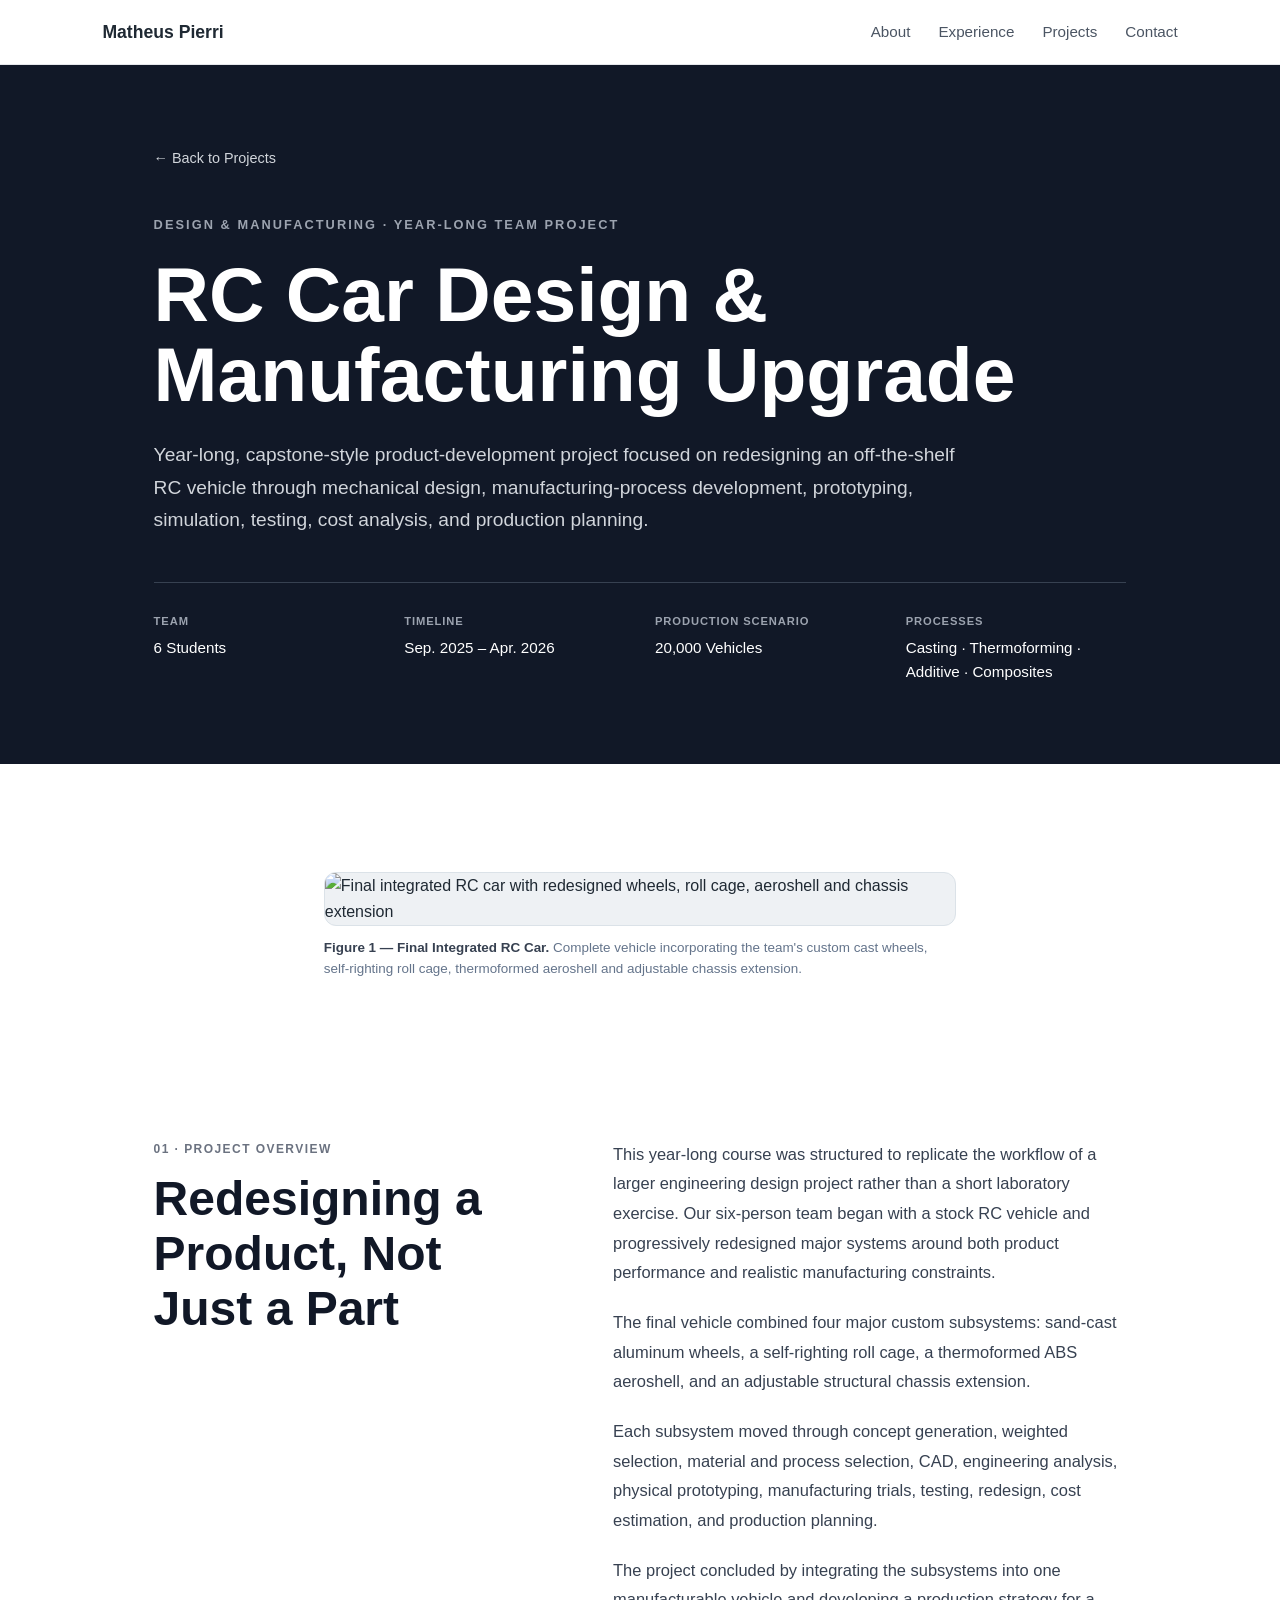
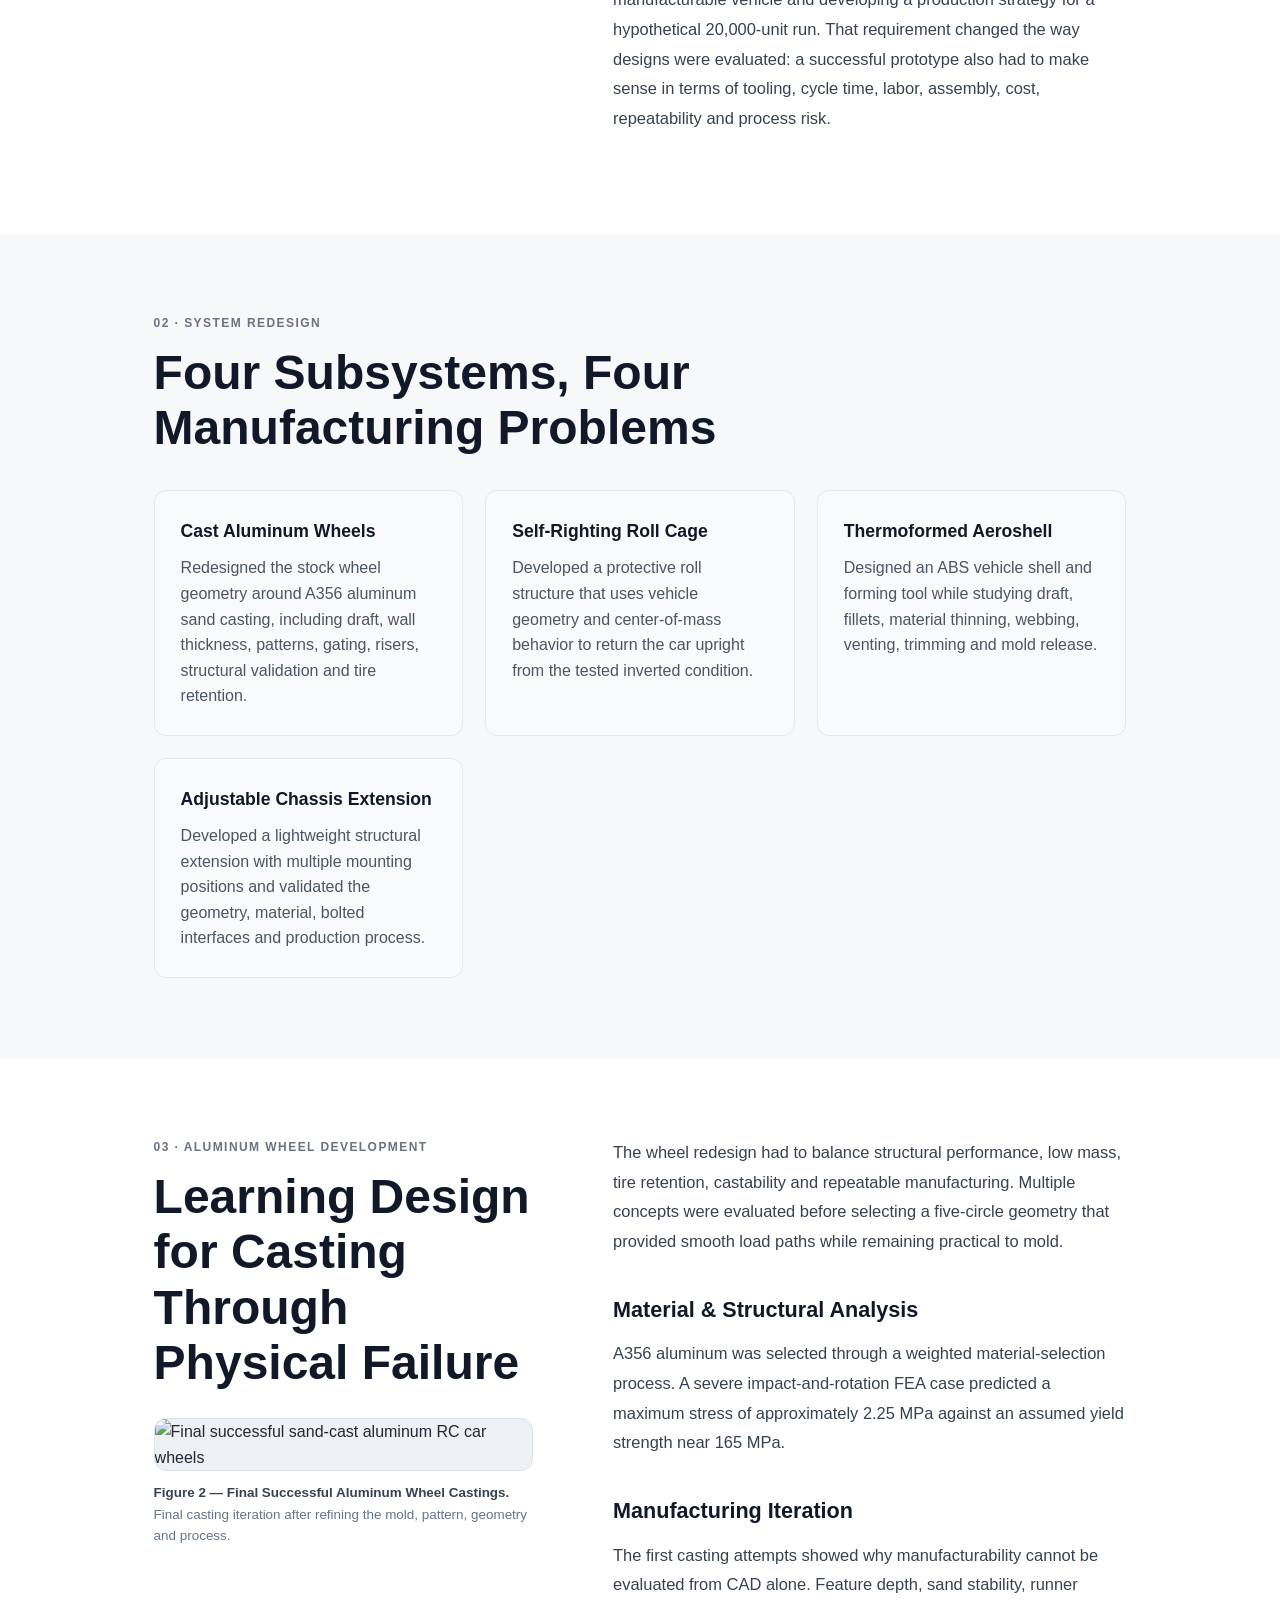
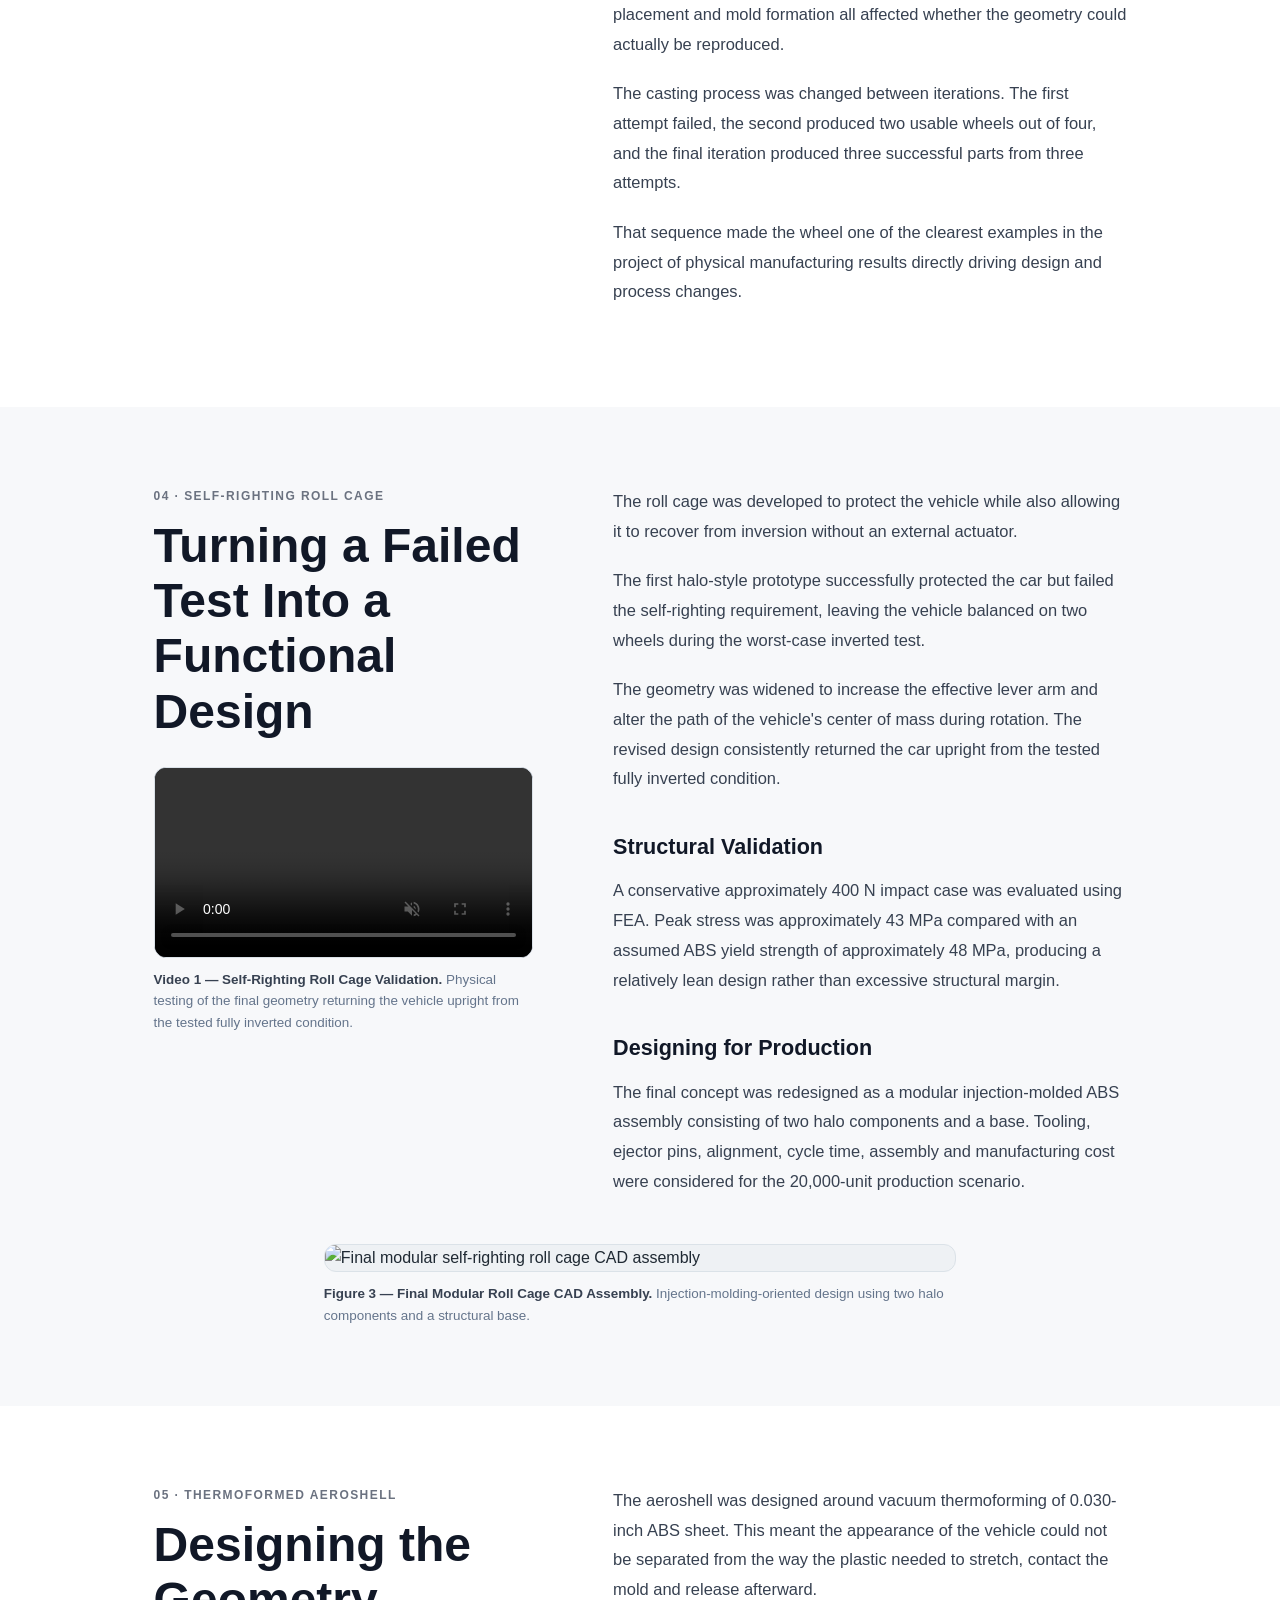
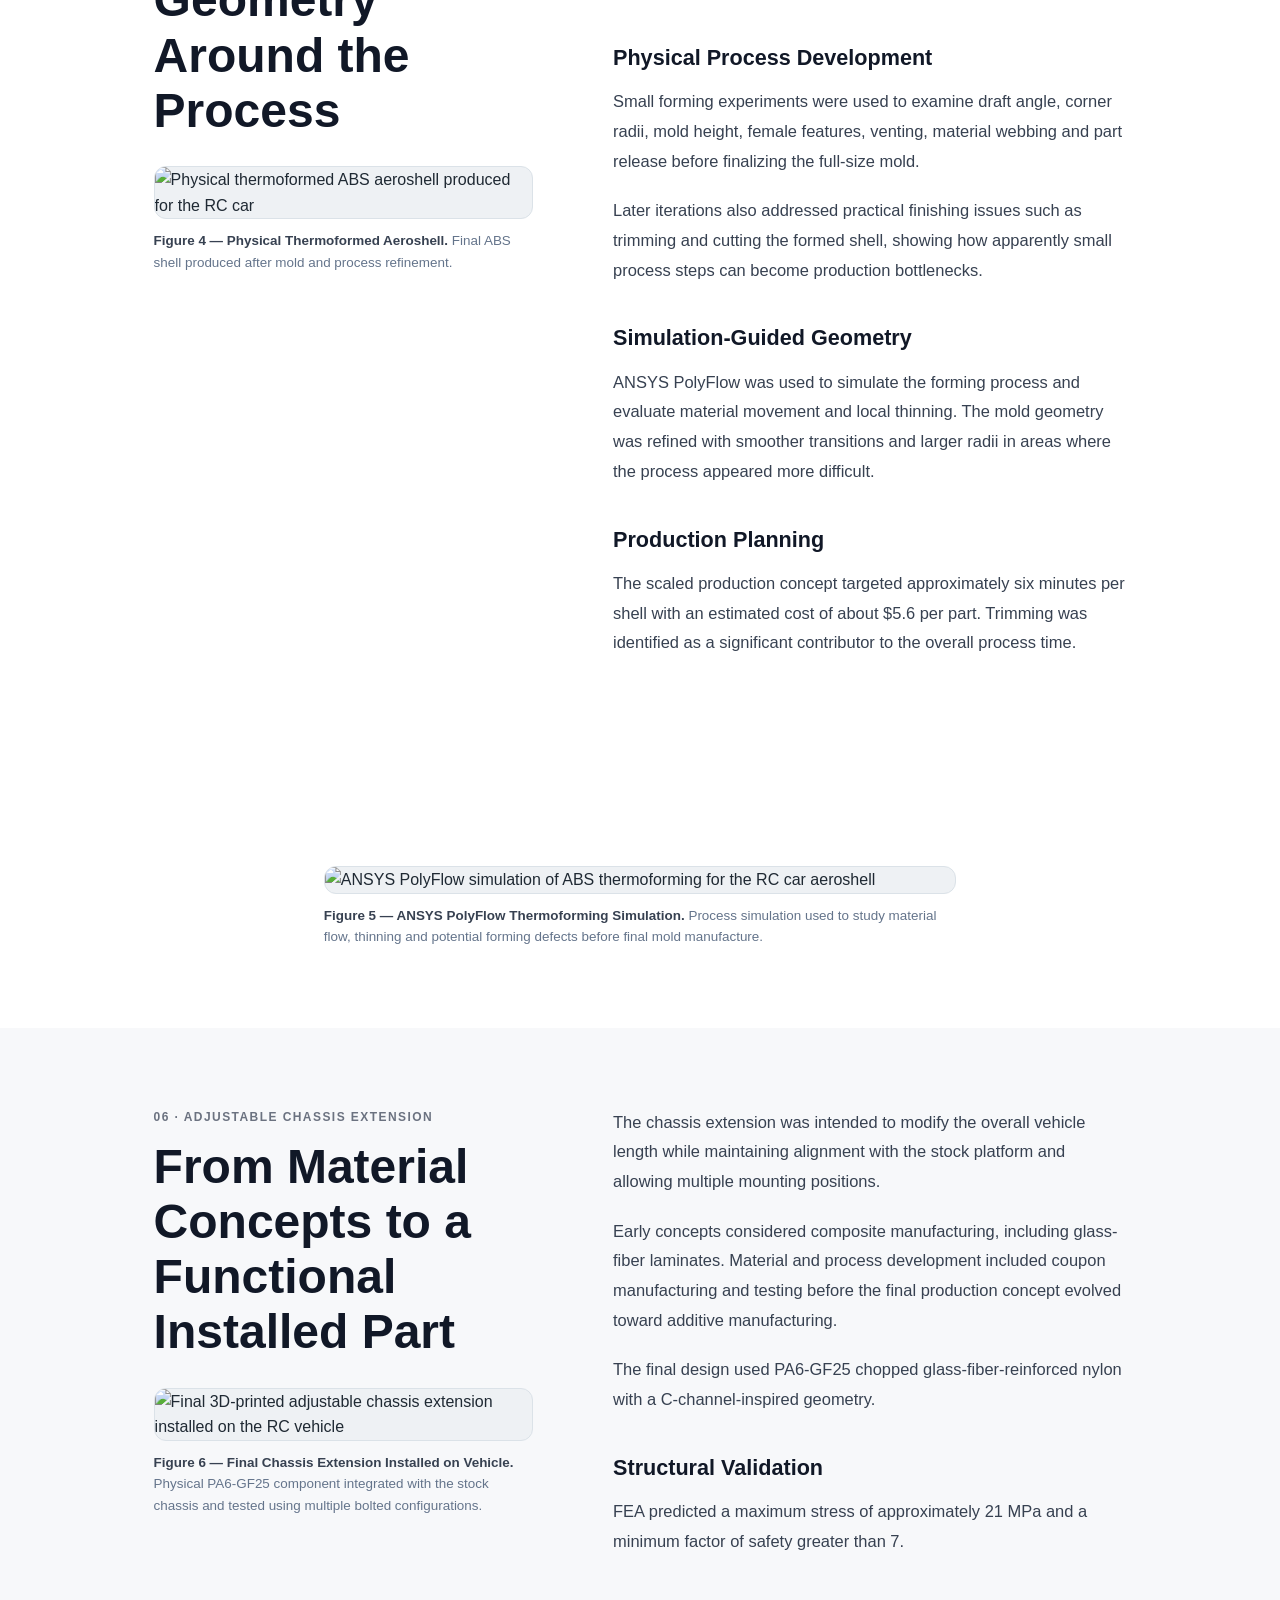
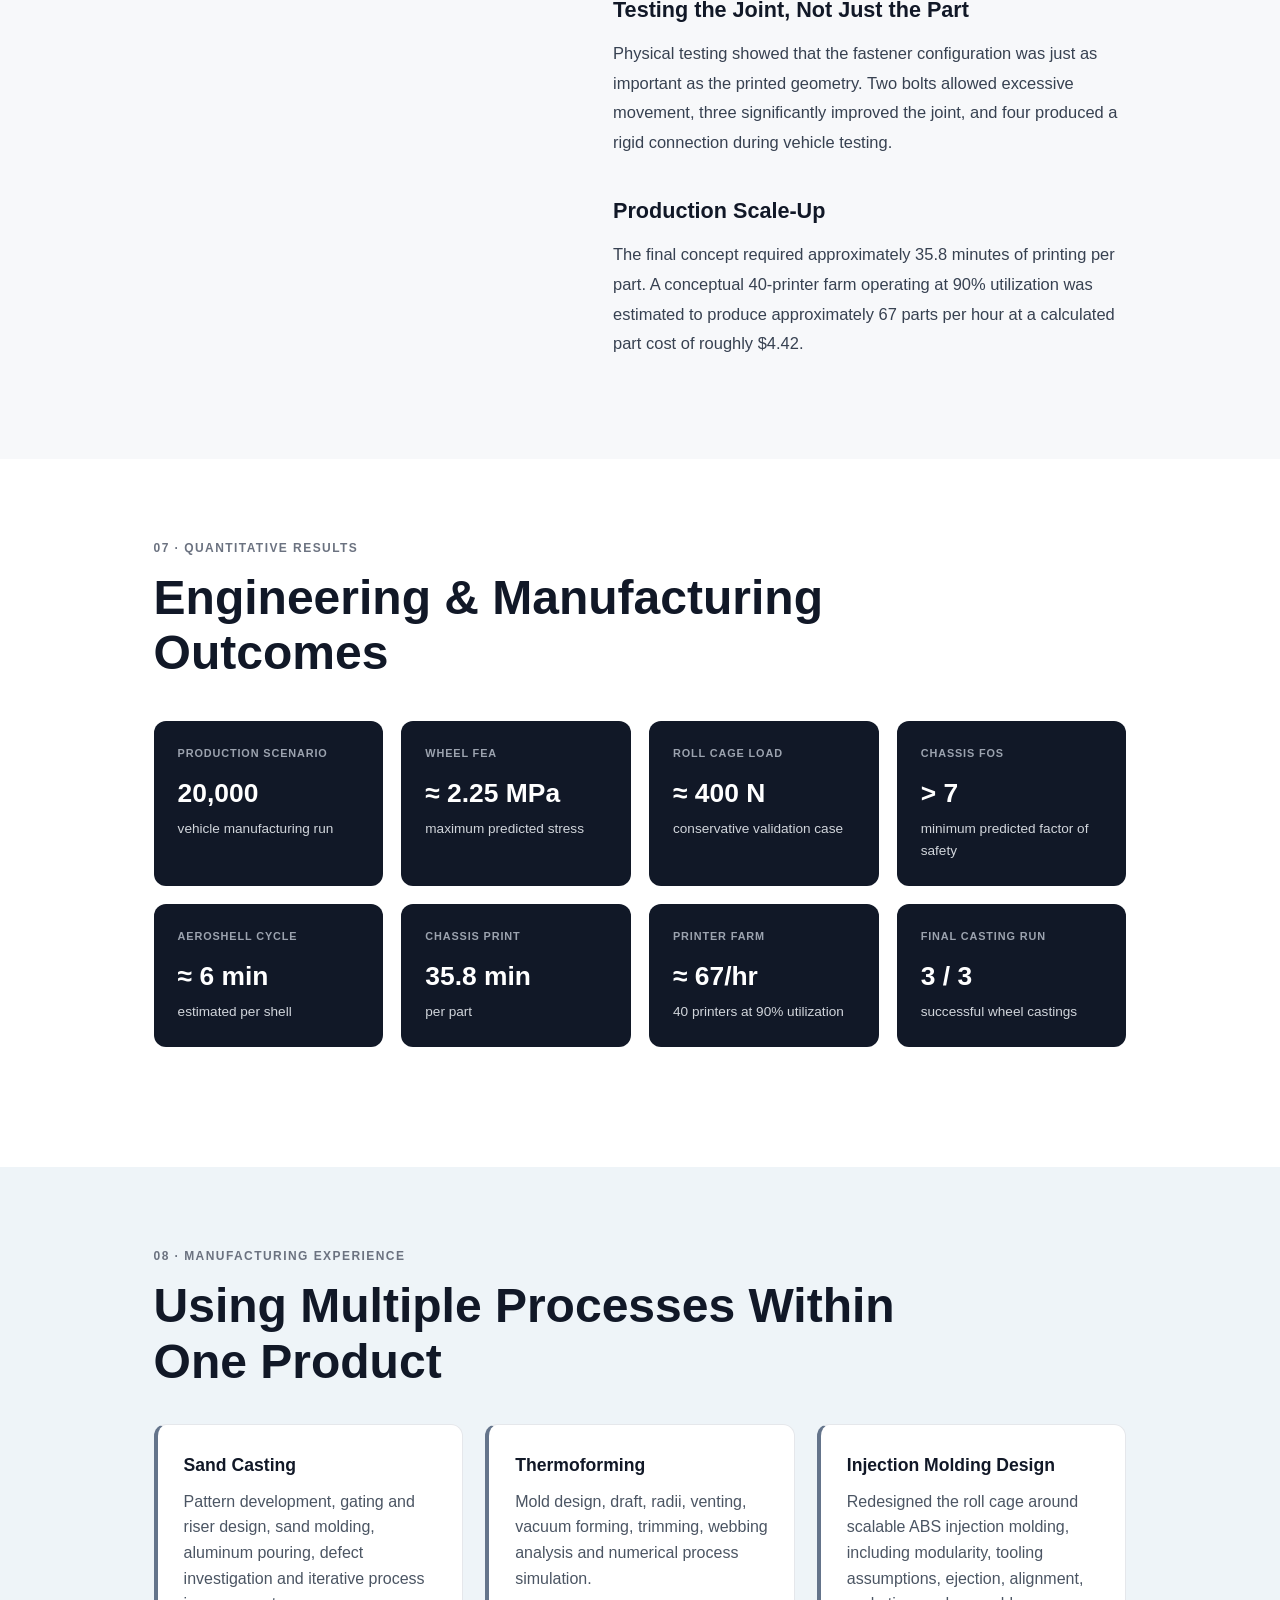
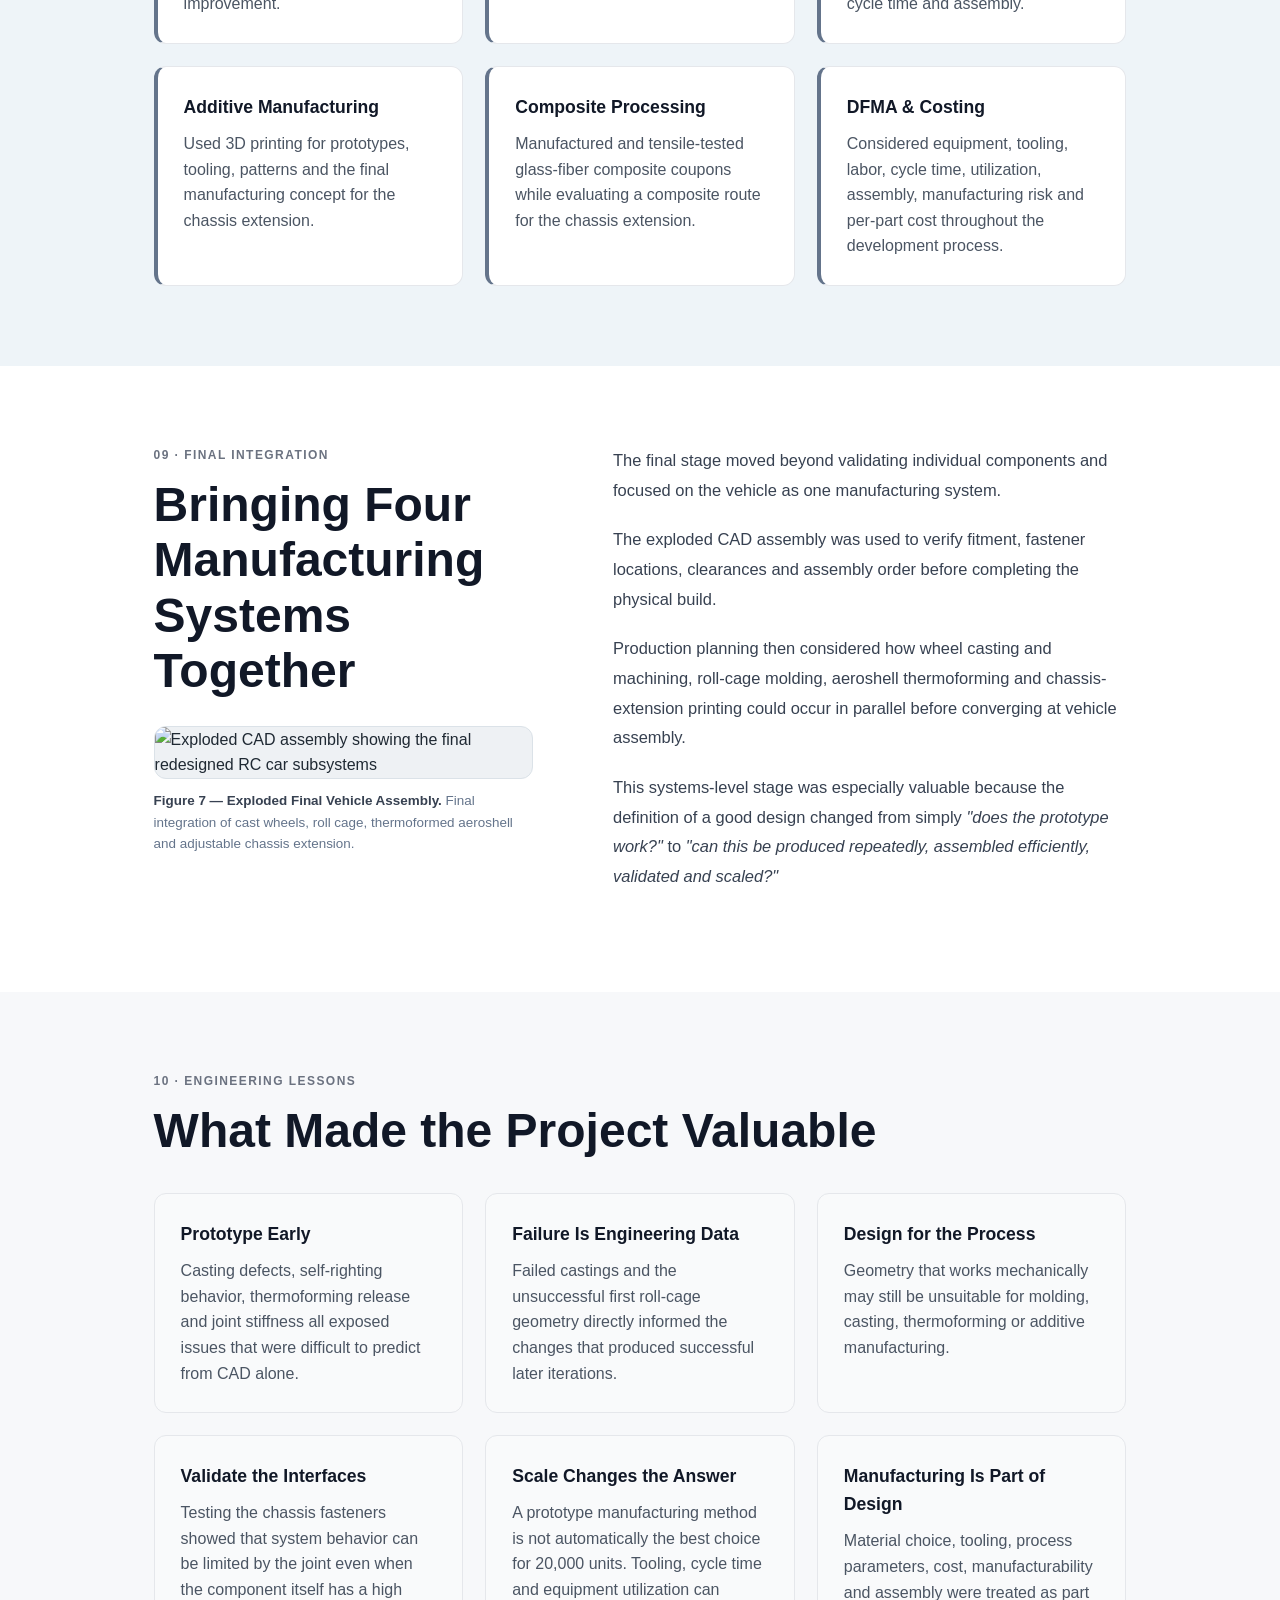
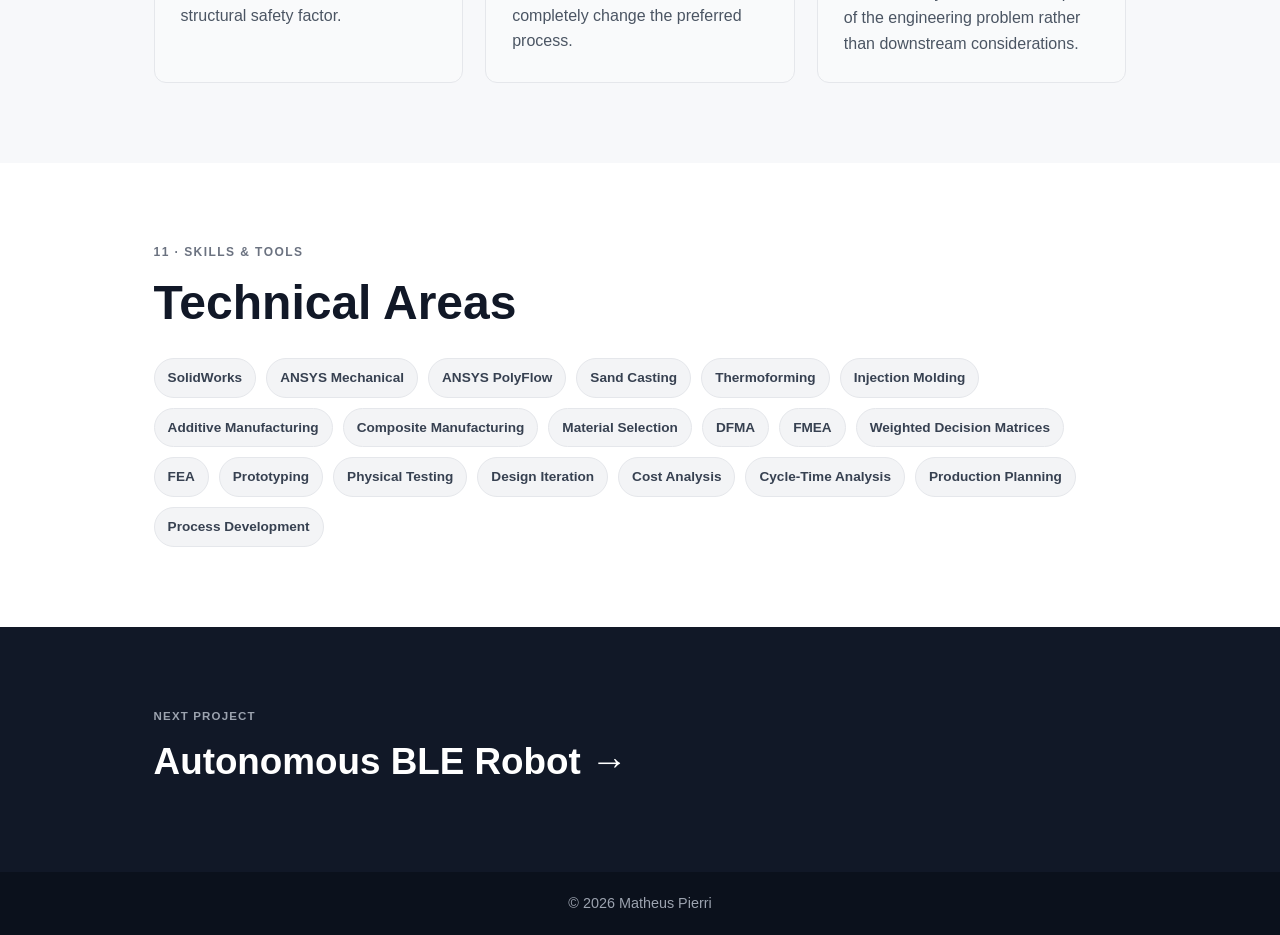
==== commit 1dbffc8a: "Update manu330" ====
--- a/projects/manu330.html
+++ b/projects/manu330.html
@@ -5,7 +5,7 @@
     <meta charset="UTF-8">
     <meta name="viewport" content="width=device-width, initial-scale=1.0">
 
-    <title>RC Car Design & Manufacturing Upgrade | Matheus Pierri</title>
+    <title>RC Car Design & Manufacturing Project | Matheus Pierri</title>
 
     <link rel="stylesheet" href="../style.css">
 </head>
@@ -29,44 +29,49 @@
     <main class="project-page">
 
 
-        <!-- Hero -->
+        <!-- =====================================================
+             HERO
+             ===================================================== -->
+
         <section class="project-hero">
 
             <a class="back-link" href="../index.html#projects">
                 ← Back to Projects
             </a>
 
-            <p class="eyebrow">MANU 330 · Design & Manufacturing Project</p>
+            <p class="eyebrow">
+                Design & Manufacturing · Year-Long Team Project
+            </p>
 
             <h1>RC Car Design & Manufacturing Upgrade</h1>
 
             <p class="project-intro">
-                End-to-end redesign of an off-the-shelf RC vehicle through
-                mechanical design, manufacturing-process development,
-                prototyping, simulation, testing, cost analysis, and
-                production planning.
+                Year-long, capstone-style product-development project focused on
+                redesigning an off-the-shelf RC vehicle through mechanical design,
+                manufacturing-process development, prototyping, simulation, testing,
+                cost analysis, and production planning.
             </p>
 
 
             <div class="project-meta">
 
                 <div>
-                    <span>Project</span>
-                    <strong>University Team Project</strong>
+                    <span>Team</span>
+                    <strong>6 Students</strong>
                 </div>
 
                 <div>
                     <span>Timeline</span>
-                    <strong>2025 – Apr. 2026</strong>
+                    <strong>Sep. 2025 – Apr. 2026</strong>
                 </div>
 
                 <div>
-                    <span>Tools</span>
-                    <strong>CAD · ANSYS · PolyFlow · FEA</strong>
+                    <span>Production Scenario</span>
+                    <strong>20,000 Vehicles</strong>
                 </div>
 
                 <div>
-                    <span>Manufacturing</span>
+                    <span>Processes</span>
                     <strong>Casting · Thermoforming · Additive · Composites</strong>
                 </div>
 
@@ -75,17 +80,34 @@
         </section>
 
 
-        <!-- Hero Image -->
-        <section class="project-content-section">
-
-            <div class="wide-image-placeholder">
-                Final RC Car + Exploded CAD Hero Image
-            </div>
-
-        </section>
-
-
-        <!-- Overview -->
+        <!-- =====================================================
+             HERO IMAGE
+             ===================================================== -->
+
+        <section class="project-content-section manu-hero-media">
+
+            <figure class="project-figure project-figure-wide">
+
+                <img
+                    src="../images/manu330/rc-car-final-assembly.png"
+                    alt="Final integrated RC car with redesigned wheels, roll cage, aeroshell and chassis extension">
+
+                <figcaption>
+                    <strong>Figure 1 — Final Integrated RC Car.</strong>
+                    Complete vehicle incorporating the team's custom cast wheels,
+                    self-righting roll cage, thermoformed aeroshell and adjustable
+                    chassis extension.
+                </figcaption>
+
+            </figure>
+
+        </section>
+
+
+        <!-- =====================================================
+             01 OVERVIEW
+             ===================================================== -->
+
         <section class="project-content-section project-two-column">
 
             <div>
@@ -100,38 +122,45 @@
             <div class="project-body-text">
 
                 <p>
-                    The objective of MANU 330 was to take an existing RC vehicle
-                    and improve it through a series of interconnected mechanical
-                    and manufacturing redesigns.
-                </p>
-
-                <p>
-                    Our final vehicle combined four major custom subsystems:
-                    cast aluminum wheels, a self-righting roll cage,
-                    a thermoformed ABS aeroshell, and an adjustable
+                    This year-long course was structured to replicate the workflow of
+                    a larger engineering design project rather than a short laboratory
+                    exercise. Our six-person team began with a stock RC vehicle and
+                    progressively redesigned major systems around both product
+                    performance and realistic manufacturing constraints.
+                </p>
+
+                <p>
+                    The final vehicle combined four major custom subsystems:
+                    sand-cast aluminum wheels, a self-righting roll cage,
+                    a thermoformed ABS aeroshell, and an adjustable structural
                     chassis extension.
                 </p>
 
                 <p>
-                    Each subsystem progressed through concept generation,
-                    material and process selection, prototyping, simulation,
-                    physical testing, redesign, manufacturing planning,
-                    cost estimation, and final vehicle integration.
-                </p>
-
-                <p>
-                    Rather than treating the project as four isolated parts,
-                    the final stage focused on assembling them into a single
-                    manufacturable product and developing a production strategy
-                    for a hypothetical 20,000-unit manufacturing run.
-                </p>
-
-            </div>
-
-        </section>
-
-
-        <!-- Four Systems -->
+                    Each subsystem moved through concept generation, weighted
+                    selection, material and process selection, CAD, engineering
+                    analysis, physical prototyping, manufacturing trials, testing,
+                    redesign, cost estimation, and production planning.
+                </p>
+
+                <p>
+                    The project concluded by integrating the subsystems into one
+                    manufacturable vehicle and developing a production strategy for
+                    a hypothetical 20,000-unit run. That requirement changed the way
+                    designs were evaluated: a successful prototype also had to make
+                    sense in terms of tooling, cycle time, labor, assembly, cost,
+                    repeatability and process risk.
+                </p>
+
+            </div>
+
+        </section>
+
+
+        <!-- =====================================================
+             02 SYSTEMS
+             ===================================================== -->
+
         <section class="project-content-section project-highlight-section">
 
             <p class="section-label">02 · System Redesign</p>
@@ -146,10 +175,9 @@
                     <h3>Cast Aluminum Wheels</h3>
 
                     <p>
-                        Redesigned the stock wheels for sand casting,
-                        including geometry, draft, gating, risers,
-                        pattern development, structural validation,
-                        and tire-retention features.
+                        Redesigned the stock wheel geometry around A356 aluminum
+                        sand casting, including draft, wall thickness, patterns,
+                        gating, risers, structural validation and tire retention.
                     </p>
 
                 </article>
@@ -160,9 +188,9 @@
                     <h3>Self-Righting Roll Cage</h3>
 
                     <p>
-                        Developed a protective roll structure that used
-                        vehicle geometry and center-of-mass effects to
-                        return the car upright after inversion.
+                        Developed a protective roll structure that uses vehicle
+                        geometry and center-of-mass behavior to return the car upright
+                        from the tested inverted condition.
                     </p>
 
                 </article>
@@ -173,10 +201,9 @@
                     <h3>Thermoformed Aeroshell</h3>
 
                     <p>
-                        Designed a Kei-truck-inspired ABS body shell
-                        and forming tool while studying draft,
-                        fillets, material thinning, webbing,
-                        trimming, and part release.
+                        Designed an ABS vehicle shell and forming tool while studying
+                        draft, fillets, material thinning, webbing, venting,
+                        trimming and mold release.
                     </p>
 
                 </article>
@@ -187,96 +214,330 @@
                     <h3>Adjustable Chassis Extension</h3>
 
                     <p>
-                        Designed a lightweight structural extension
-                        to alter vehicle length and realign interfaces,
-                        with multiple mounting positions and validated
-                        bolted connections.
-                    </p>
-
-                </article>
-
-            </div>
-
-        </section>
-
-
-        <!-- Wheels -->
+                        Developed a lightweight structural extension with multiple
+                        mounting positions and validated the geometry, material,
+                        bolted interfaces and production process.
+                    </p>
+
+                </article>
+
+            </div>
+
+        </section>
+
+
+        <!-- =====================================================
+             03 WHEELS
+             ===================================================== -->
+
         <section class="project-content-section project-two-column">
 
             <div>
 
                 <p class="section-label">03 · Aluminum Wheel Development</p>
 
-                <h2>Designing for Sand Casting</h2>
-
-                <div class="image-placeholder">
-                    Wheel CAD + Casting / Mold Photos
+                <h2>Learning Design for Casting Through Physical Failure</h2>
+
+
+                <figure class="project-figure">
+
+                    <img
+                        src="../images/manu330/wheel-final-successful-casting.png"
+                        alt="Final successful sand-cast aluminum RC car wheels">
+
+                    <figcaption>
+                        <strong>Figure 2 — Final Successful Aluminum Wheel Castings.</strong>
+                        Final casting iteration after refining the mold, pattern,
+                        geometry and process.
+                    </figcaption>
+
+                </figure>
+
+            </div>
+
+
+            <div class="project-body-text">
+
+                <p>
+                    The wheel redesign had to balance structural performance,
+                    low mass, tire retention, castability and repeatable manufacturing.
+                    Multiple concepts were evaluated before selecting a five-circle
+                    geometry that provided smooth load paths while remaining practical
+                    to mold.
+                </p>
+
+
+                <h3>Material & Structural Analysis</h3>
+
+                <p>
+                    A356 aluminum was selected through a weighted material-selection
+                    process. A severe impact-and-rotation FEA case predicted a
+                    maximum stress of approximately 2.25 MPa against an assumed
+                    yield strength near 165 MPa.
+                </p>
+
+
+                <h3>Manufacturing Iteration</h3>
+
+                <p>
+                    The first casting attempts showed why manufacturability cannot be
+                    evaluated from CAD alone. Feature depth, sand stability, runner
+                    placement and mold formation all affected whether the geometry
+                    could actually be reproduced.
+                </p>
+
+                <p>
+                    The casting process was changed between iterations. The first
+                    attempt failed, the second produced two usable wheels out of four,
+                    and the final iteration produced three successful parts from
+                    three attempts.
+                </p>
+
+                <p>
+                    That sequence made the wheel one of the clearest examples in the
+                    project of physical manufacturing results directly driving design
+                    and process changes.
+                </p>
+
+            </div>
+
+        </section>
+
+
+        <!-- =====================================================
+             04 ROLL CAGE
+             ===================================================== -->
+
+        <section class="project-content-section project-highlight-section">
+
+            <div class="project-two-column">
+
+                <div>
+
+                    <p class="section-label">04 · Self-Righting Roll Cage</p>
+
+                    <h2>Turning a Failed Test Into a Functional Design</h2>
+
+
+                    <figure class="project-figure">
+
+                        <video
+                            controls
+                            muted
+                            loop
+                            playsinline
+                            preload="metadata">
+
+                            <source
+                                src="../images/manu330/roll-cage-self-righting-test.mp4"
+                                type="video/mp4">
+
+                            Your browser does not support embedded video.
+
+                        </video>
+
+                        <figcaption>
+                            <strong>Video 1 — Self-Righting Roll Cage Validation.</strong>
+                            Physical testing of the final geometry returning the
+                            vehicle upright from the tested fully inverted condition.
+                        </figcaption>
+
+                    </figure>
+
                 </div>
 
+
+                <div class="project-body-text">
+
+                    <p>
+                        The roll cage was developed to protect the vehicle while also
+                        allowing it to recover from inversion without an external
+                        actuator.
+                    </p>
+
+                    <p>
+                        The first halo-style prototype successfully protected the car
+                        but failed the self-righting requirement, leaving the vehicle
+                        balanced on two wheels during the worst-case inverted test.
+                    </p>
+
+                    <p>
+                        The geometry was widened to increase the effective lever arm
+                        and alter the path of the vehicle's center of mass during
+                        rotation. The revised design consistently returned the car
+                        upright from the tested fully inverted condition.
+                    </p>
+
+
+                    <h3>Structural Validation</h3>
+
+                    <p>
+                        A conservative approximately 400 N impact case was evaluated
+                        using FEA. Peak stress was approximately 43 MPa compared with
+                        an assumed ABS yield strength of approximately 48 MPa,
+                        producing a relatively lean design rather than excessive
+                        structural margin.
+                    </p>
+
+
+                    <h3>Designing for Production</h3>
+
+                    <p>
+                        The final concept was redesigned as a modular injection-molded
+                        ABS assembly consisting of two halo components and a base.
+                        Tooling, ejector pins, alignment, cycle time, assembly and
+                        manufacturing cost were considered for the 20,000-unit
+                        production scenario.
+                    </p>
+
+                </div>
+
+            </div>
+
+
+            <figure class="project-figure project-figure-wide manu-secondary-figure">
+
+                <img
+                    src="../images/manu330/roll-cage-final-cad-assembly.png"
+                    alt="Final modular self-righting roll cage CAD assembly">
+
+                <figcaption>
+                    <strong>Figure 3 — Final Modular Roll Cage CAD Assembly.</strong>
+                    Injection-molding-oriented design using two halo components and
+                    a structural base.
+                </figcaption>
+
+            </figure>
+
+        </section>
+
+
+        <!-- =====================================================
+             05 AEROSHELL
+             ===================================================== -->
+
+        <section class="project-content-section project-two-column">
+
+            <div>
+
+                <p class="section-label">05 · Thermoformed Aeroshell</p>
+
+                <h2>Designing the Geometry Around the Process</h2>
+
+
+                <figure class="project-figure">
+
+                    <img
+                        src="../images/manu330/aeroshell-final-thermoformed-part.png"
+                        alt="Physical thermoformed ABS aeroshell produced for the RC car">
+
+                    <figcaption>
+                        <strong>Figure 4 — Physical Thermoformed Aeroshell.</strong>
+                        Final ABS shell produced after mold and process refinement.
+                    </figcaption>
+
+                </figure>
+
             </div>
 
 
             <div class="project-body-text">
 
                 <p>
-                    The wheel redesign required balancing structural performance,
-                    castability, tire retention, low mass, and repeatable
-                    manufacturing.
-                </p>
-
-                <p>
-                    Multiple wheel geometries were compared before selecting
-                    a five-circle design with smoother transitions and more
-                    uniform wall thicknesses to improve load distribution
-                    and mold filling.
-                </p>
-
-
-                <h3>Simulation & Material Selection</h3>
-
-                <p>
-                    A356 aluminum was selected through a weighted material
-                    decision process. FEA of a severe impact-and-rotation
-                    loading case predicted a maximum stress of approximately
-                    2.25 MPa, compared with an assumed material yield strength
-                    of approximately 165 MPa.
-                </p>
-
-
-                <h3>Learning Through Failed Castings</h3>
-
-                <p>
-                    Early casting attempts exposed practical problems that
-                    were not obvious in CAD. These included insufficient
-                    feature depth, sand damage, runner placement, and
-                    incomplete mold formation.
-                </p>
-
-                <p>
-                    The design and casting process were revised between
-                    attempts, ultimately producing three successful parts
-                    in the final casting run.
-                </p>
-
-            </div>
-
-        </section>
-
-
-        <!-- Roll Cage -->
+                    The aeroshell was designed around vacuum thermoforming of
+                    0.030-inch ABS sheet. This meant the appearance of the vehicle
+                    could not be separated from the way the plastic needed to stretch,
+                    contact the mold and release afterward.
+                </p>
+
+
+                <h3>Physical Process Development</h3>
+
+                <p>
+                    Small forming experiments were used to examine draft angle,
+                    corner radii, mold height, female features, venting, material
+                    webbing and part release before finalizing the full-size mold.
+                </p>
+
+                <p>
+                    Later iterations also addressed practical finishing issues such
+                    as trimming and cutting the formed shell, showing how apparently
+                    small process steps can become production bottlenecks.
+                </p>
+
+
+                <h3>Simulation-Guided Geometry</h3>
+
+                <p>
+                    ANSYS PolyFlow was used to simulate the forming process and
+                    evaluate material movement and local thinning. The mold geometry
+                    was refined with smoother transitions and larger radii in areas
+                    where the process appeared more difficult.
+                </p>
+
+
+                <h3>Production Planning</h3>
+
+                <p>
+                    The scaled production concept targeted approximately six minutes
+                    per shell with an estimated cost of about $5.6 per part.
+                    Trimming was identified as a significant contributor to the
+                    overall process time.
+                </p>
+
+            </div>
+
+        </section>
+
+
+        <!-- PolyFlow -->
+        <section class="project-content-section manu-simulation-section">
+
+            <figure class="project-figure project-figure-wide">
+
+                <img
+                    src="../images/manu330/aeroshell-polyflow-forming-simulation.png"
+                    alt="ANSYS PolyFlow simulation of ABS thermoforming for the RC car aeroshell">
+
+                <figcaption>
+                    <strong>Figure 5 — ANSYS PolyFlow Thermoforming Simulation.</strong>
+                    Process simulation used to study material flow, thinning and
+                    potential forming defects before final mold manufacture.
+                </figcaption>
+
+            </figure>
+
+        </section>
+
+
+        <!-- =====================================================
+             06 CHASSIS
+             ===================================================== -->
+
         <section class="project-content-section project-highlight-section">
 
             <div class="project-two-column">
 
                 <div>
 
-                    <p class="section-label">04 · Self-Righting Roll Cage</p>
-
-                    <h2>Turning a Failed Test Into a Functional Design</h2>
-
-                    <div class="image-placeholder">
-                        Self-Righting Test / Roll Cage CAD
-                    </div>
+                    <p class="section-label">06 · Adjustable Chassis Extension</p>
+
+                    <h2>From Material Concepts to a Functional Installed Part</h2>
+
+
+                    <figure class="project-figure">
+
+                        <img
+                            src="../images/manu330/chassis-extension-installed-prototype.png"
+                            alt="Final 3D-printed adjustable chassis extension installed on the RC vehicle">
+
+                        <figcaption>
+                            <strong>Figure 6 — Final Chassis Extension Installed on Vehicle.</strong>
+                            Physical PA6-GF25 component integrated with the stock
+                            chassis and tested using multiple bolted configurations.
+                        </figcaption>
+
+                    </figure>
 
                 </div>
 
@@ -284,46 +545,49 @@
                 <div class="project-body-text">
 
                     <p>
-                        One of the project's clearest design iterations came
-                        from the roll cage.
-                    </p>
-
-                    <p>
-                        The first halo-style prototype successfully protected
-                        the vehicle but failed the self-righting requirement,
-                        leaving the car balanced on two wheels during the
-                        worst-case inverted test.
-                    </p>
-
-                    <p>
-                        The geometry was then widened to increase the effective
-                        lever arm and alter how the vehicle's center of mass
-                        moved during rotation.
-                    </p>
-
-                    <p>
-                        The revised configuration consistently returned the
-                        car upright from the tested fully inverted condition.
-                    </p>
-
-
-                    <h3>Structural Design</h3>
-
-                    <p>
-                        A conservative approximately 400 N impact case was
-                        evaluated using FEA. The resulting peak stress was
-                        approximately 43 MPa against an assumed ABS yield
-                        strength near 48 MPa.
-                    </p>
-
-
-                    <h3>Production Concept</h3>
-
-                    <p>
-                        The final cage was designed as a modular injection-molded
-                        ABS assembly consisting of two halo components and a base,
-                        with an estimated production cycle of approximately
-                        9 minutes 50 seconds per cage.
+                        The chassis extension was intended to modify the overall
+                        vehicle length while maintaining alignment with the stock
+                        platform and allowing multiple mounting positions.
+                    </p>
+
+                    <p>
+                        Early concepts considered composite manufacturing, including
+                        glass-fiber laminates. Material and process development
+                        included coupon manufacturing and testing before the final
+                        production concept evolved toward additive manufacturing.
+                    </p>
+
+                    <p>
+                        The final design used PA6-GF25 chopped glass-fiber-reinforced
+                        nylon with a C-channel-inspired geometry.
+                    </p>
+
+
+                    <h3>Structural Validation</h3>
+
+                    <p>
+                        FEA predicted a maximum stress of approximately 21 MPa and
+                        a minimum factor of safety greater than 7.
+                    </p>
+
+
+                    <h3>Testing the Joint, Not Just the Part</h3>
+
+                    <p>
+                        Physical testing showed that the fastener configuration was
+                        just as important as the printed geometry. Two bolts allowed
+                        excessive movement, three significantly improved the joint,
+                        and four produced a rigid connection during vehicle testing.
+                    </p>
+
+
+                    <h3>Production Scale-Up</h3>
+
+                    <p>
+                        The final concept required approximately 35.8 minutes of
+                        printing per part. A conceptual 40-printer farm operating at
+                        90% utilization was estimated to produce approximately
+                        67 parts per hour at a calculated part cost of roughly $4.42.
                     </p>
 
                 </div>
@@ -333,134 +597,10 @@
         </section>
 
 
-        <!-- Aeroshell -->
-        <section class="project-content-section project-two-column">
-
-            <div>
-
-                <p class="section-label">05 · Thermoformed Aeroshell</p>
-
-                <h2>From Mold Geometry to Production Shell</h2>
-
-                <div class="image-placeholder">
-                    Aeroshell Mold + Thermoformed Final Shell
-                </div>
-
-            </div>
-
-
-            <div class="project-body-text">
-
-                <p>
-                    The aeroshell was designed around vacuum thermoforming
-                    of 0.030-inch ABS sheet, requiring the body geometry
-                    to be developed alongside the manufacturing process.
-                </p>
-
-
-                <h3>Process Development</h3>
-
-                <p>
-                    Small-scale forming experiments were used to evaluate
-                    draft angle, corner radii, mold height, female features,
-                    venting, release behaviour, and webbing before committing
-                    to the full vehicle mold.
-                </p>
-
-
-                <h3>ANSYS PolyFlow</h3>
-
-                <p>
-                    Thermoforming simulations were used to examine material
-                    flow, local thinning, and webbing. Mold geometry was then
-                    revised with larger fillets and smoother draw transitions
-                    before the final design was manufactured.
-                </p>
-
-
-                <h3>Production Planning</h3>
-
-                <p>
-                    The scaled process used a multi-part forming layout and
-                    identified trimming as the primary production bottleneck.
-                    The estimated cycle time was approximately 6 minutes
-                    per shell, with an estimated cost of about $5.6 per part.
-                </p>
-
-            </div>
-
-        </section>
-
-
-        <!-- Chassis -->
-        <section class="project-content-section project-highlight-section">
-
-            <div class="project-two-column">
-
-                <div>
-
-                    <p class="section-label">06 · Chassis Extension</p>
-
-                    <h2>Design, Material Selection & Physical Validation</h2>
-
-                    <div class="image-placeholder">
-                        Chassis Extension CAD + Installed Component
-                    </div>
-
-                </div>
-
-
-                <div class="project-body-text">
-
-                    <p>
-                        The chassis extension was developed to modify the vehicle's
-                        overall length while maintaining alignment with the stock
-                        chassis and allowing multiple mounting positions.
-                    </p>
-
-                    <p>
-                        The final design used PA6-GF25 chopped glass-fiber-reinforced
-                        nylon and a C-channel geometry manufactured through
-                        additive manufacturing.
-                    </p>
-
-
-                    <h3>Structural Validation</h3>
-
-                    <p>
-                        FEA predicted a maximum stress of approximately 21 MPa
-                        and a minimum factor of safety greater than 7.
-                    </p>
-
-
-                    <h3>Fastener Testing</h3>
-
-                    <p>
-                        Physical tests were used to determine the required
-                        bolted connection. Two bolts produced excessive
-                        movement, three improved the joint, and four created
-                        a rigid connection during vehicle testing.
-                    </p>
-
-
-                    <h3>Production Scale-Up</h3>
-
-                    <p>
-                        The finalized process required approximately
-                        35.8 minutes of print time per part. A conceptual
-                        40-printer farm operating at 90% utilization was
-                        estimated to produce approximately 67 parts per hour,
-                        at a calculated cost of approximately $4.42 per part.
-                    </p>
-
-                </div>
-
-            </div>
-
-        </section>
-
-
-        <!-- Metrics -->
+        <!-- =====================================================
+             07 METRICS
+             ===================================================== -->
+
         <section class="project-content-section">
 
             <p class="section-label">07 · Quantitative Results</p>
@@ -483,205 +623,301 @@
                 </article>
 
                 <article>
+                    <span>Roll Cage Load</span>
+                    <strong>≈ 400 N</strong>
+                    <p>conservative validation case</p>
+                </article>
+
+                <article>
+                    <span>Chassis FoS</span>
+                    <strong>&gt; 7</strong>
+                    <p>minimum predicted factor of safety</p>
+                </article>
+
+                <article>
                     <span>Aeroshell Cycle</span>
                     <strong>≈ 6 min</strong>
                     <p>estimated per shell</p>
                 </article>
 
                 <article>
-                    <span>Chassis FoS</span>
-                    <strong>&gt; 7</strong>
-                    <p>minimum predicted factor of safety</p>
-                </article>
-
-            </div>
-
-        </section>
-
-
-        <!-- Manufacturing Breadth -->
+                    <span>Chassis Print</span>
+                    <strong>35.8 min</strong>
+                    <p>per part</p>
+                </article>
+
+                <article>
+                    <span>Printer Farm</span>
+                    <strong>≈ 67/hr</strong>
+                    <p>40 printers at 90% utilization</p>
+                </article>
+
+                <article>
+                    <span>Final Casting Run</span>
+                    <strong>3 / 3</strong>
+                    <p>successful wheel castings</p>
+                </article>
+
+            </div>
+
+        </section>
+
+
+        <!-- =====================================================
+             08 MANUFACTURING BREADTH
+             ===================================================== -->
+
+        <section class="project-content-section seaspan-focus-section">
+
+            <p class="section-label">08 · Manufacturing Experience</p>
+
+            <h2>Using Multiple Processes Within One Product</h2>
+
+
+            <div class="project-feature-grid">
+
+                <article>
+
+                    <h3>Sand Casting</h3>
+
+                    <p>
+                        Pattern development, gating and riser design, sand molding,
+                        aluminum pouring, defect investigation and iterative process
+                        improvement.
+                    </p>
+
+                </article>
+
+
+                <article>
+
+                    <h3>Thermoforming</h3>
+
+                    <p>
+                        Mold design, draft, radii, venting, vacuum forming, trimming,
+                        webbing analysis and numerical process simulation.
+                    </p>
+
+                </article>
+
+
+                <article>
+
+                    <h3>Injection Molding Design</h3>
+
+                    <p>
+                        Redesigned the roll cage around scalable ABS injection molding,
+                        including modularity, tooling assumptions, ejection, alignment,
+                        cycle time and assembly.
+                    </p>
+
+                </article>
+
+
+                <article>
+
+                    <h3>Additive Manufacturing</h3>
+
+                    <p>
+                        Used 3D printing for prototypes, tooling, patterns and the
+                        final manufacturing concept for the chassis extension.
+                    </p>
+
+                </article>
+
+
+                <article>
+
+                    <h3>Composite Processing</h3>
+
+                    <p>
+                        Manufactured and tensile-tested glass-fiber composite coupons
+                        while evaluating a composite route for the chassis extension.
+                    </p>
+
+                </article>
+
+
+                <article>
+
+                    <h3>DFMA & Costing</h3>
+
+                    <p>
+                        Considered equipment, tooling, labor, cycle time, utilization,
+                        assembly, manufacturing risk and per-part cost throughout the
+                        development process.
+                    </p>
+
+                </article>
+
+            </div>
+
+        </section>
+
+
+        <!-- =====================================================
+             09 FINAL INTEGRATION
+             ===================================================== -->
+
+        <section class="project-content-section project-two-column">
+
+            <div>
+
+                <p class="section-label">09 · Final Integration</p>
+
+                <h2>Bringing Four Manufacturing Systems Together</h2>
+
+
+                <figure class="project-figure">
+
+                    <img
+                        src="../images/manu330/rc-car-exploded-final-assembly.png"
+                        alt="Exploded CAD assembly showing the final redesigned RC car subsystems">
+
+                    <figcaption>
+                        <strong>Figure 7 — Exploded Final Vehicle Assembly.</strong>
+                        Final integration of cast wheels, roll cage, thermoformed
+                        aeroshell and adjustable chassis extension.
+                    </figcaption>
+
+                </figure>
+
+            </div>
+
+
+            <div class="project-body-text">
+
+                <p>
+                    The final stage moved beyond validating individual components and
+                    focused on the vehicle as one manufacturing system.
+                </p>
+
+                <p>
+                    The exploded CAD assembly was used to verify fitment, fastener
+                    locations, clearances and assembly order before completing the
+                    physical build.
+                </p>
+
+                <p>
+                    Production planning then considered how wheel casting and
+                    machining, roll-cage molding, aeroshell thermoforming and
+                    chassis-extension printing could occur in parallel before
+                    converging at vehicle assembly.
+                </p>
+
+                <p>
+                    This systems-level stage was especially valuable because the
+                    definition of a good design changed from simply
+                    <em>"does the prototype work?"</em> to
+                    <em>"can this be produced repeatedly, assembled efficiently,
+                    validated and scaled?"</em>
+                </p>
+
+            </div>
+
+        </section>
+
+
+        <!-- =====================================================
+             10 LESSONS
+             ===================================================== -->
+
+        <section class="project-content-section project-highlight-section">
+
+            <p class="section-label">10 · Engineering Lessons</p>
+
+            <h2>What Made the Project Valuable</h2>
+
+
+            <div class="project-feature-grid">
+
+                <article>
+
+                    <h3>Prototype Early</h3>
+
+                    <p>
+                        Casting defects, self-righting behavior, thermoforming release
+                        and joint stiffness all exposed issues that were difficult to
+                        predict from CAD alone.
+                    </p>
+
+                </article>
+
+
+                <article>
+
+                    <h3>Failure Is Engineering Data</h3>
+
+                    <p>
+                        Failed castings and the unsuccessful first roll-cage geometry
+                        directly informed the changes that produced successful later
+                        iterations.
+                    </p>
+
+                </article>
+
+
+                <article>
+
+                    <h3>Design for the Process</h3>
+
+                    <p>
+                        Geometry that works mechanically may still be unsuitable for
+                        molding, casting, thermoforming or additive manufacturing.
+                    </p>
+
+                </article>
+
+
+                <article>
+
+                    <h3>Validate the Interfaces</h3>
+
+                    <p>
+                        Testing the chassis fasteners showed that system behavior can
+                        be limited by the joint even when the component itself has a
+                        high structural safety factor.
+                    </p>
+
+                </article>
+
+
+                <article>
+
+                    <h3>Scale Changes the Answer</h3>
+
+                    <p>
+                        A prototype manufacturing method is not automatically the best
+                        choice for 20,000 units. Tooling, cycle time and equipment
+                        utilization can completely change the preferred process.
+                    </p>
+
+                </article>
+
+
+                <article>
+
+                    <h3>Manufacturing Is Part of Design</h3>
+
+                    <p>
+                        Material choice, tooling, process parameters, cost,
+                        manufacturability and assembly were treated as part of the
+                        engineering problem rather than downstream considerations.
+                    </p>
+
+                </article>
+
+            </div>
+
+        </section>
+
+
+        <!-- =====================================================
+             SKILLS
+             ===================================================== -->
+
         <section class="project-content-section">
 
-            <p class="section-label">08 · Manufacturing Experience</p>
-
-            <h2>Developing the Product Through Multiple Processes</h2>
-
-
-            <div class="project-feature-grid">
-
-                <article>
-                    <h3>Sand Casting</h3>
-                    <p>
-                        Pattern development, gating and riser design,
-                        sand molding, aluminum casting, defect analysis,
-                        and iterative process improvement.
-                    </p>
-                </article>
-
-
-                <article>
-                    <h3>Thermoforming</h3>
-                    <p>
-                        Mold design, draft and fillet development,
-                        vacuum forming, venting, trimming,
-                        webbing analysis, and production simulation.
-                    </p>
-                </article>
-
-
-                <article>
-                    <h3>Injection Molding Design</h3>
-                    <p>
-                        Designed the final roll cage around scalable
-                        ABS injection molding, including modularity,
-                        tooling assumptions, cycle time, and assembly.
-                    </p>
-                </article>
-
-
-                <article>
-                    <h3>Additive Manufacturing</h3>
-                    <p>
-                        Used 3D printing for functional prototypes,
-                        production tooling, casting patterns,
-                        and the final chassis-extension process.
-                    </p>
-                </article>
-
-
-                <article>
-                    <h3>Composite Processing</h3>
-                    <p>
-                        Manufactured and tensile-tested glass-fiber
-                        composite coupons through vacuum-assisted
-                        wet layup to compare a potential alternative
-                        chassis manufacturing route.
-                    </p>
-                </article>
-
-
-                <article>
-                    <h3>DFMA & Costing</h3>
-                    <p>
-                        Considered tooling, labor, cycle time,
-                        equipment utilization, assembly sequence,
-                        manufacturing risk, and per-part cost
-                        throughout the design process.
-                    </p>
-                </article>
-
-            </div>
-
-        </section>
-
-
-        <!-- Integration -->
-        <section class="project-content-section project-two-column">
-
-            <div>
-
-                <p class="section-label">09 · Final Integration</p>
-
-                <h2>Bringing the Subsystems Together</h2>
-
-                <div class="image-placeholder">
-                    Exploded Final Vehicle Assembly
-                </div>
-
-            </div>
-
-
-            <div class="project-body-text">
-
-                <p>
-                    The final project stage moved beyond individual component
-                    development and focused on the complete manufacturing
-                    system.
-                </p>
-
-                <p>
-                    An exploded CAD assembly was used to verify subsystem
-                    fitment, fastener locations, clearances, and assembly order
-                    before the complete vehicle was built.
-                </p>
-
-                <p>
-                    A manufacturing workflow was then developed in which wheel
-                    casting and machining, roll-cage molding, aeroshell
-                    thermoforming, and chassis-extension printing occurred
-                    in parallel before converging at final assembly.
-                </p>
-
-                <p>
-                    This made the project particularly valuable because
-                    engineering decisions were evaluated not only by whether
-                    a prototype worked, but also by whether the design could
-                    realistically be produced, assembled, and scaled.
-                </p>
-
-            </div>
-
-        </section>
-
-
-        <!-- Lessons -->
-        <section class="project-content-section project-highlight-section">
-
-            <p class="section-label">10 · Engineering Lessons</p>
-
-            <h2>What Made This Project Valuable</h2>
-
-
-            <div class="project-three-column">
-
-                <article>
-
-                    <h3>Prototype Early</h3>
-
-                    <p>
-                        Several issues only appeared once parts were physically
-                        manufactured. Casting defects, roll behaviour,
-                        thermoforming release, and joint stiffness all required
-                        real testing.
-                    </p>
-
-                </article>
-
-
-                <article>
-
-                    <h3>Failure Creates Better Designs</h3>
-
-                    <p>
-                        Failed castings and an unsuccessful first roll-cage
-                        configuration became useful engineering inputs,
-                        driving changes that produced successful later
-                        iterations.
-                    </p>
-
-                </article>
-
-
-                <article>
-
-                    <h3>Manufacturing Shapes Design</h3>
-
-                    <p>
-                        Material choice, tooling, geometry, cycle time,
-                        assembly, cost, and production volume cannot be
-                        separated from the mechanical design itself.
-                    </p>
-
-                </article>
-
-            </div>
-
-        </section>
-
-
-        <!-- Skills -->
-        <section class="project-content-section">
-
             <p class="section-label">11 · Skills & Tools</p>
 
             <h2>Technical Areas</h2>
@@ -689,29 +925,40 @@
 
             <div class="skill-tags">
 
-                <span>CAD</span>
-                <span>ANSYS FEA</span>
+                <span>SolidWorks</span>
+                <span>ANSYS Mechanical</span>
                 <span>ANSYS PolyFlow</span>
+
                 <span>Sand Casting</span>
                 <span>Thermoforming</span>
                 <span>Injection Molding</span>
                 <span>Additive Manufacturing</span>
                 <span>Composite Manufacturing</span>
+
                 <span>Material Selection</span>
                 <span>DFMA</span>
                 <span>FMEA</span>
+                <span>Weighted Decision Matrices</span>
+
+                <span>FEA</span>
                 <span>Prototyping</span>
-                <span>Design Validation</span>
+                <span>Physical Testing</span>
+                <span>Design Iteration</span>
+
                 <span>Cost Analysis</span>
+                <span>Cycle-Time Analysis</span>
                 <span>Production Planning</span>
-                <span>Technical Documentation</span>
-
-            </div>
-
-        </section>
-
-
-        <!-- Next -->
+                <span>Process Development</span>
+
+            </div>
+
+        </section>
+
+
+        <!-- =====================================================
+             NEXT
+             ===================================================== -->
+
         <section class="project-next">
 
             <p>Next Project</p>
--- a/style.css
+++ b/style.css
@@ -756,3 +756,765 @@
         min-height: 240px;
     }
 }
+
+/* =========================================================
+   SEASPAN PAGE
+   ========================================================= */
+
+.seaspan-focus-section {
+    max-width: none;
+    background: #eef4f8;
+}
+
+.seaspan-focus-section .project-feature-grid article {
+    background: white;
+    border-left: 4px solid #64748b;
+}
+
+.portfolio-note {
+    max-width: 900px;
+    margin-top: 28px;
+    padding: 18px 20px;
+
+    background: #eef4f8;
+    border-left: 4px solid #64748b;
+    border-radius: 8px;
+
+    color: #475569;
+    font-size: 0.9rem;
+    line-height: 1.7;
+}
+
+.seaspan-deep-dive-section {
+    max-width: none;
+    background: #f3f6f9;
+}
+
+.seaspan-card-grid {
+    display: grid;
+    grid-template-columns: repeat(2, minmax(0, 1fr));
+
+    gap: 24px;
+    margin-top: 35px;
+}
+
+.seaspan-project-card {
+    padding: 32px;
+
+    background: white;
+
+    border: 1px solid #dbe3ea;
+    border-top: 5px solid #475569;
+    border-radius: 14px;
+
+    transition: transform 0.2s ease, box-shadow 0.2s ease;
+}
+
+.seaspan-project-card:hover {
+    transform: translateY(-4px);
+    box-shadow: 0 12px 28px rgba(15, 23, 42, 0.09);
+}
+
+.seaspan-project-card h3 {
+    margin-bottom: 14px;
+
+    font-size: 1.4rem;
+    color: #0f172a;
+}
+
+.seaspan-project-card > p {
+    margin-bottom: 15px;
+
+    color: #475569;
+    line-height: 1.7;
+}
+
+.seaspan-project-card .card-detail {
+    padding-top: 14px;
+
+    border-top: 1px solid #e2e8f0;
+
+    font-size: 0.9rem;
+    color: #64748b;
+}
+
+.seaspan-project-card a {
+    display: inline-block;
+
+    margin-top: 8px;
+
+    font-weight: 700;
+    color: #1e3a5f;
+}
+
+.seaspan-project-card a:hover {
+    text-decoration: underline;
+}
+
+
+@media (max-width: 800px) {
+
+    .seaspan-card-grid {
+        grid-template-columns: 1fr;
+    }
+
+}
+
+/* =========================================================
+   SEASPAN DEEP DIVE PAGES
+   ========================================================= */
+
+.seaspan-impact-callout {
+    max-width: 1050px;
+
+    margin-top: 35px;
+    padding: 28px 32px;
+
+    background: #e8f1f7;
+
+    border-left: 5px solid #385b73;
+    border-radius: 10px;
+}
+
+.seaspan-impact-callout p {
+    margin-bottom: 12px;
+
+    line-height: 1.75;
+    color: #334155;
+}
+
+.seaspan-impact-callout p:last-child {
+    margin-bottom: 0;
+}
+
+
+.project-list {
+    margin: 18px 0 24px 20px;
+    color: #374151;
+}
+
+.project-list li {
+    margin-bottom: 8px;
+    padding-left: 4px;
+
+    line-height: 1.6;
+}
+
+
+.seaspan-concept-comparison article {
+    padding: 30px;
+
+    background: white;
+
+    border: 1px solid #dbe3ea;
+    border-radius: 12px;
+}
+
+.seaspan-concept-comparison article:first-child {
+    border-top: 5px solid #64748b;
+}
+
+.seaspan-concept-comparison article:last-child {
+    border-top: 5px solid #315d7d;
+}
+
+.seaspan-concept-comparison h3 {
+    margin-bottom: 14px;
+
+    font-size: 1.4rem;
+}
+
+.seaspan-concept-comparison p {
+    margin-bottom: 14px;
+
+    color: #475569;
+    line-height: 1.7;
+}
+
+
+.seaspan-expansion-section {
+    max-width: none;
+
+    background: #edf4f8;
+}
+
+
+.seaspan-expansion-flow {
+    display: grid;
+    grid-template-columns: 1fr auto 1fr auto 1fr auto 1fr;
+
+    align-items: stretch;
+
+    gap: 14px;
+
+    margin: 40px 0;
+}
+
+
+.seaspan-expansion-flow article {
+    padding: 24px 20px;
+
+    background: white;
+
+    border: 1px solid #d6e1e8;
+    border-radius: 12px;
+
+    text-align: center;
+}
+
+
+.seaspan-expansion-flow span {
+    display: block;
+
+    margin-bottom: 8px;
+
+    text-transform: uppercase;
+    letter-spacing: 0.08em;
+
+    font-size: 0.67rem;
+    font-weight: 700;
+
+    color: #64748b;
+}
+
+
+.seaspan-expansion-flow strong {
+    display: block;
+
+    margin-bottom: 6px;
+
+    font-size: 1.15rem;
+
+    color: #172b3a;
+}
+
+
+.seaspan-expansion-flow p {
+    font-size: 0.85rem;
+    color: #64748b;
+}
+
+
+.flow-arrow {
+    display: flex;
+    align-items: center;
+    justify-content: center;
+
+    font-size: 1.7rem;
+    font-weight: 700;
+
+    color: #64748b;
+}
+
+
+.seaspan-major-impact {
+    max-width: 760px;
+
+    margin: 45px auto;
+    padding: 38px;
+
+    background: #172b3a;
+    color: white;
+
+    border-radius: 14px;
+
+    text-align: center;
+}
+
+
+.seaspan-major-impact span {
+    display: block;
+
+    margin-bottom: 10px;
+
+    text-transform: uppercase;
+    letter-spacing: 0.1em;
+
+    font-size: 0.72rem;
+    font-weight: 700;
+
+    color: #b9c9d5;
+}
+
+
+.seaspan-major-impact strong {
+    display: block;
+
+    margin-bottom: 8px;
+
+    font-size: clamp(2.4rem, 5vw, 4rem);
+}
+
+
+.seaspan-major-impact p {
+    max-width: 520px;
+
+    margin: auto;
+
+    color: #d6e1e8;
+}
+
+
+.seaspan-visual-section {
+    max-width: none;
+
+    background: #f6f8fa;
+}
+
+
+@media (max-width: 1100px) {
+
+    .seaspan-expansion-flow {
+        grid-template-columns: 1fr 1fr;
+    }
+
+    .flow-arrow {
+        display: none;
+    }
+
+}
+
+
+@media (max-width: 650px) {
+
+    .seaspan-expansion-flow {
+        grid-template-columns: 1fr;
+    }
+
+}
+
+
+/* =========================================================
+   HOMEPAGE EXPERIENCE
+   ========================================================= */
+
+.experience-featured {
+    padding: 32px !important;
+}
+
+.experience-featured > p:last-of-type {
+    max-width: 900px;
+    line-height: 1.75;
+}
+
+
+/* Metric tiles */
+
+.experience-metrics {
+    display: grid;
+    grid-template-columns: repeat(3, 1fr);
+
+    gap: 12px;
+
+    margin-top: 24px;
+    margin-bottom: 22px;
+}
+
+.experience-metrics div {
+    padding: 16px;
+
+    background: #f1f5f9;
+
+    border: 1px solid #e2e8f0;
+    border-radius: 9px;
+}
+
+.experience-metrics strong {
+    display: block;
+
+    margin-bottom: 4px;
+
+    font-size: 1.08rem;
+    line-height: 1.25;
+
+    color: #172b3a;
+}
+
+.experience-metrics span {
+    display: block;
+
+    font-size: 0.78rem;
+    line-height: 1.45;
+
+    color: #64748b;
+}
+
+
+/* Link to detailed experience/project page */
+
+.experience-link {
+    display: inline-block;
+
+    margin-top: 2px;
+
+    font-weight: 700;
+    color: #1e3a5f;
+}
+
+.experience-link:hover {
+    text-decoration: underline;
+}
+
+
+/* Smaller experience entries:
+   MyGradeBooster + Kumon */
+
+.experience-compact {
+    padding: 24px 28px !important;
+}
+
+.experience-compact > p:last-child {
+    max-width: 850px;
+
+    color: #4b5563;
+    line-height: 1.7;
+}
+
+
+/* Slightly more visual separation between entries */
+
+#experience article {
+    transition: transform 0.2s ease, box-shadow 0.2s ease;
+}
+
+#experience article:hover {
+    transform: translateY(-2px);
+
+    box-shadow: 0 8px 22px rgba(15, 23, 42, 0.06);
+}
+
+
+/* =========================================================
+   RESPONSIVE EXPERIENCE LAYOUT
+   ========================================================= */
+
+@media (max-width: 900px) {
+
+    .experience-metrics {
+        grid-template-columns: repeat(2, 1fr);
+    }
+
+}
+
+
+@media (max-width: 520px) {
+
+    .experience-metrics {
+        grid-template-columns: 1fr;
+    }
+
+    .experience-featured {
+        padding: 24px !important;
+    }
+
+    .experience-compact {
+        padding: 22px !important;
+    }
+
+}
+
+/* =========================================================
+   SOLAR PROJECT PAGE
+   ========================================================= */
+
+
+/* ---------- Real project images / video ---------- */
+
+.project-figure {
+    margin-top: 28px;
+}
+
+.project-figure img,
+.project-figure video {
+    display: block;
+
+    width: 100%;
+    height: auto;
+
+    border-radius: 12px;
+
+    border: 1px solid #dbe2e8;
+
+    background: #eef1f4;
+}
+
+.project-figure video {
+    max-height: 560px;
+
+    object-fit: contain;
+
+    background: #111827;
+}
+
+.project-figure figcaption {
+    margin-top: 11px;
+
+    font-size: 0.84rem;
+    line-height: 1.6;
+
+    color: #64748b;
+}
+
+.project-figure figcaption strong {
+    color: #374151;
+}
+
+.project-figure-wide {
+    max-width: 780px;
+    width: 65%;
+
+    margin-left: auto;
+    margin-right: auto;
+}
+
+.solar-hero-media {
+    padding-top: 55px !important;
+    padding-bottom: 55px !important;
+}
+
+
+/* ---------- Solar redesign cascade ---------- */
+
+.solar-redesign-flow {
+    display: grid;
+
+    grid-template-columns:
+        1fr auto
+        1fr auto
+        1fr auto
+        1fr auto
+        1fr;
+
+    gap: 10px;
+
+    align-items: stretch;
+
+    margin-top: 40px;
+}
+
+
+.solar-redesign-flow article {
+    padding: 22px 18px;
+
+    background: white;
+
+    border: 1px solid #e1e6eb;
+    border-radius: 12px;
+
+    text-align: center;
+}
+
+
+.solar-redesign-flow span {
+    display: block;
+
+    margin-bottom: 8px;
+
+    font-size: 0.67rem;
+    font-weight: 700;
+
+    text-transform: uppercase;
+    letter-spacing: 0.08em;
+
+    color: #6b7280;
+}
+
+
+.solar-redesign-flow strong {
+    display: block;
+
+    margin-bottom: 7px;
+
+    font-size: 1rem;
+
+    color: #172b3a;
+}
+
+
+.solar-redesign-flow p {
+    font-size: 0.83rem;
+    line-height: 1.55;
+
+    color: #64748b;
+}
+
+
+.solar-design-callout {
+    background: #f0f5f8;
+}
+
+
+/* ---------- Solar figure grids ---------- */
+
+.solar-figure-grid {
+    display: grid;
+
+    grid-template-columns: repeat(2, minmax(0, 1fr));
+
+    gap: 28px;
+
+    margin-top: 38px;
+}
+
+.solar-figure-grid .project-figure {
+    margin-top: 0;
+}
+
+.solar-figure-grid img {
+    height: 360px;
+
+    object-fit: contain;
+}
+
+
+/* ---------- Extra metrics ---------- */
+
+.solar-metric-grid {
+    grid-template-columns: repeat(4, minmax(0, 1fr));
+}
+
+
+/* ---------- Misalignment calculation ---------- */
+
+.solar-calculation-card {
+    align-self: center;
+
+    padding: 34px;
+
+    background: #111827;
+
+    border-radius: 14px;
+
+    color: white;
+}
+
+
+.solar-calculation-card > span {
+    display: block;
+
+    margin-bottom: 7px;
+
+    text-transform: uppercase;
+    letter-spacing: 0.09em;
+
+    font-size: 0.7rem;
+    font-weight: 700;
+
+    color: #9ca3af;
+}
+
+
+.solar-calculation-card > strong {
+    display: block;
+
+    margin-bottom: 14px;
+
+    font-size: clamp(2.3rem, 4vw, 3.4rem);
+    line-height: 1.1;
+}
+
+
+.solar-calculation-card > p {
+    margin-bottom: 22px;
+
+    color: #d1d5db;
+
+    line-height: 1.65;
+}
+
+
+.solar-equation {
+    padding: 11px 14px;
+
+    margin-top: 9px;
+
+    background: #1f2937;
+
+    border: 1px solid #374151;
+    border-radius: 8px;
+
+    font-family: "Courier New", Courier, monospace;
+
+    font-size: 0.92rem;
+
+    color: #f3f4f6;
+}
+
+
+/* ---------- Front / rear variants ---------- */
+
+.solar-variant-section {
+    background: #f8fafc;
+}
+
+.solar-small-stat {
+    display: inline-block;
+
+    margin-top: 18px;
+
+    padding: 7px 11px;
+
+    border-radius: 7px;
+
+    background: #eef2f6;
+
+    color: #172b3a;
+
+    font-size: 0.9rem;
+}
+
+.solar-comparison-figure {
+    margin-top: 45px;
+}
+
+
+/* =========================================================
+   SOLAR RESPONSIVE
+   ========================================================= */
+
+@media (max-width: 1200px) {
+
+    .solar-redesign-flow {
+        grid-template-columns: repeat(2, 1fr);
+    }
+
+    .solar-redesign-flow .flow-arrow {
+        display: none;
+    }
+
+    .solar-metric-grid {
+        grid-template-columns: repeat(2, 1fr);
+    }
+
+}
+
+
+@media (max-width: 850px) {
+
+    .solar-figure-grid {
+        grid-template-columns: 1fr;
+    }
+
+    .solar-figure-grid img {
+        height: auto;
+        max-height: 440px;
+    }
+
+}
+
+
+@media (max-width: 650px) {
+
+    .solar-redesign-flow {
+        grid-template-columns: 1fr;
+    }
+
+    .solar-metric-grid {
+        grid-template-columns: 1fr;
+    }
+
+    .solar-calculation-card {
+        padding: 26px;
+    }
+
+}
